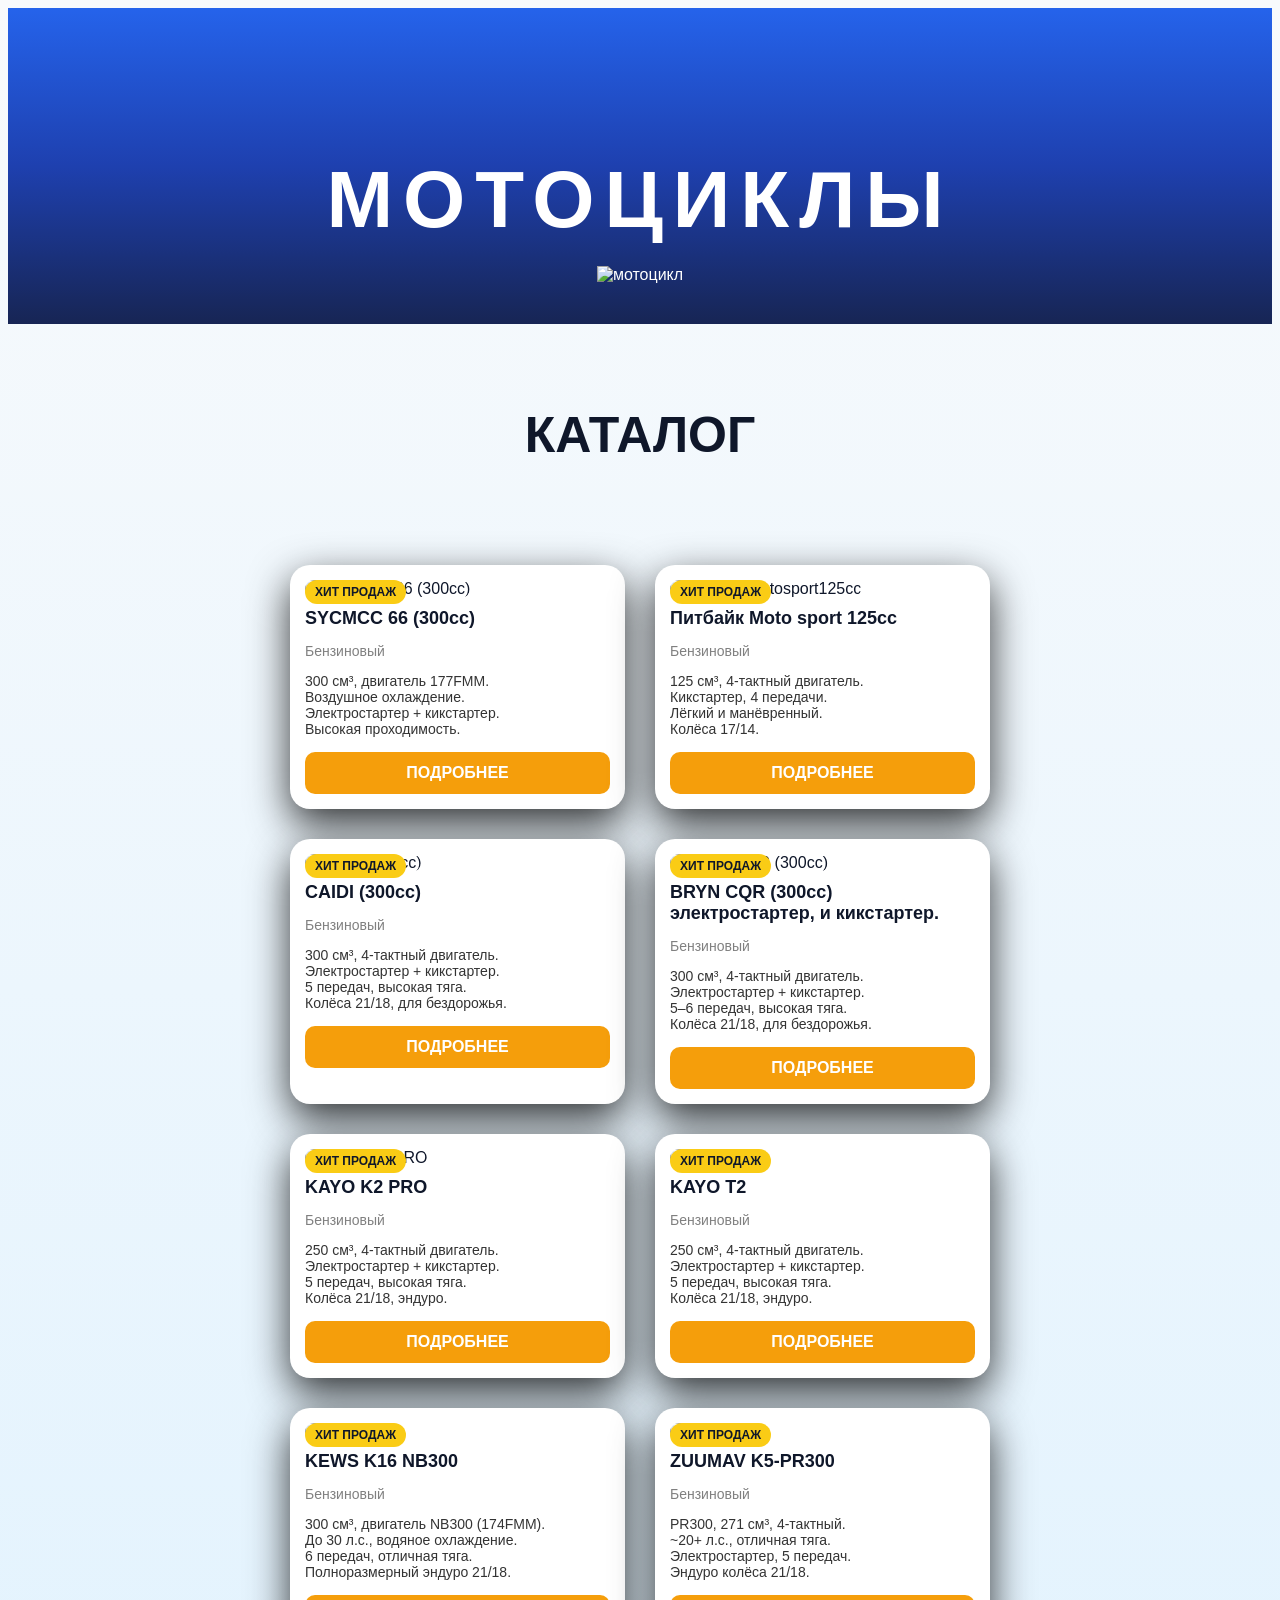
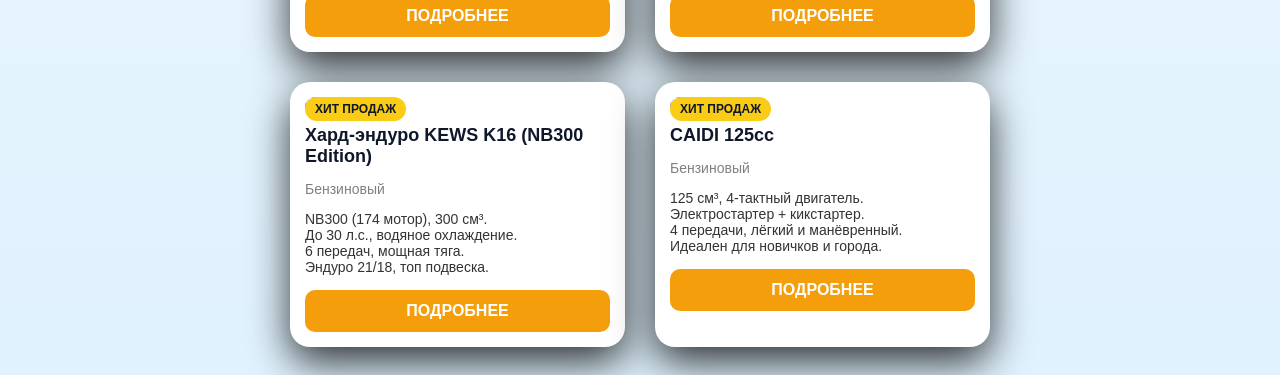
==== catalog.html @ 26cd8732 "Add files via upload" ====
<!DOCTYPE html>
<html lang="ru">

<head>
  <meta charset="UTF-8">
  <meta name="viewport" content="width=device-width, initial-scale=1.0">
  <title>Каталог мотоциклов</title>

  <link rel="stylesheet" href="catalog.css">
</head>

<body>

  <!-- HERO -->
  <section class="catalog-hero">
    <h1>МОТОЦИКЛЫ</h1>
    <img src="/images/moto.png" alt="мотоцикл">
  </section>

  <!-- TITLE -->
  <section class="catalog-title">
    <h2>КАТАЛОГ</h2>
  </section>

  <!-- КАРТОЧКИ -->
  <section class="catalog">

    <div class="catalog-grid">

      <!-- КАРТОЧКА 1-->
      <div class="product-card">
        <div class="badge">ХИТ ПРОДАЖ</div>
        <img src="images/moto/SYCMCC66(300cc).png" alt="SYCMCC 66 (300cc)">

        <h3>SYCMCC 66 (300cc)</h3>
        <p class="type">Бензиновый</p>

        <p class="desc">
          300 см³, двигатель 177FMM.<br>
          Воздушное охлаждение.<br>
          Электростартер + кикстартер.<br>
          Высокая проходимость.
        </p>


        <!--<div class="price">168 000 ₽</div>-->

        <a href="#" class="btn open-modal" data-id="p1"
          data-images="images/moto/SYCMCC66(300cc).png, images/moto/SYCMCC66(300cc)2.png, images/moto/SYCMCC66(300cc)3.png, images/moto/SYCMCC66(300cc)4.png, images/moto/SYCMCC66(300cc)5.png">
          ПОДРОБНЕЕ
        </a>
      </div>



      <!-- КАРТОЧКА 2-->
      <div class="product-card">
        <div class="badge">ХИТ ПРОДАЖ</div>
        <img src="images/moto/ПитбайкMotosport125cc.png" alt="ПитбайкMotosport125cc">

        <h3>Питбайк Moto sport 125cc</h3>
        <p class="type">Бензиновый</p>

        <p class="desc">
          125 см³, 4-тактный двигатель.<br>
          Кикстартер, 4 передачи.<br>
          Лёгкий и манёвренный.<br>
          Колёса 17/14.
        </p>


        <a href="#" class="btn open-modal" data-id="p2" data-images="images/moto/ПитбайкMotosport125cc.png">
          ПОДРОБНЕЕ
        </a>
      </div>

      <!-- КАРТОЧКА 3-->
      <div class="product-card">
        <div class="badge">ХИТ ПРОДАЖ</div>
        <img src="images/moto/CAIDI(300cc).png" alt="CAIDI (300cc)">

        <h3>CAIDI (300cc)</h3>
        <p class="type">Бензиновый</p>

        <p class="desc">
          300 см³, 4-тактный двигатель.<br>
          Электростартер + кикстартер.<br>
          5 передач, высокая тяга.<br>
          Колёса 21/18, для бездорожья.
        </p>


        <a href="#" class="btn open-modal" data-id="p3"
          data-images="images/moto/CAIDI(300cc).png, images/moto/CAIDI(300cc)1.png">ПОДРОБНЕЕ</a>
      </div>



      <!-- КАРТОЧКА 4-->
      <div class="product-card">
        <div class="badge">ХИТ ПРОДАЖ</div>
        <img src="images/moto/BRYNCQR(300cc).jpg" alt="BRYN CQR (300cc)">

        <h3>BRYN CQR (300cc) электростартер, и кикстартер.</h3>
        <p class="type">Бензиновый</p>

        <p class="desc">
          300 см³, 4-тактный двигатель.<br>
          Электростартер + кикстартер.<br>
          5–6 передач, высокая тяга.<br>
          Колёса 21/18, для бездорожья.
        </p>


        <a href="#" class="btn open-modal" data-id="p4"
          data-images="images/moto/BRYNCQR(300cc).jpg, images/moto/BRYNCQR(300cc)1.jpg, images/moto/BRYNCQR(300cc)2.jpg, images/moto/BRYNCQR(300cc)3.jpg>">
          ПОДРОБНЕЕ
        </a>
      </div>


      <!-- КАРТОЧКА 5-->
      <div class="product-card">
        <div class="badge">ХИТ ПРОДАЖ</div>
        <img src="images/moto/KAYOK2PRO.png" alt="KAYO K2 PRO">

        <h3>KAYO K2 PRO</h3>
        <p class="type">Бензиновый</p>

        <p class="desc">
          250 см³, 4-тактный двигатель.<br>
          Электростартер + кикстартер.<br>
          5 передач, высокая тяга.<br>
          Колёса 21/18, эндуро.
        </p>

        <a href="#" class="btn open-modal" data-id="p5" data-images="images/moto/KAYOK2PRO.png">
          ПОДРОБНЕЕ
        </a>
      </div>


      <!-- КАРТОЧКА 6-->
      <div class="product-card">
        <div class="badge">ХИТ ПРОДАЖ</div>
        <img src="images/moto/KAYOT2(1).jpg" alt="KAYO T2">

        <h3>KAYO T2</h3>
        <p class="type">Бензиновый</p>

        <p class="desc">
          250 см³, 4-тактный двигатель.<br>
          Электростартер + кикстартер.<br>
          5 передач, высокая тяга.<br>
          Колёса 21/18, эндуро.
        </p>

        <a href="#" class="btn open-modal" data-id="p6"
          data-images="images/moto/KAYOT2.jpg, images/moto/KAYOT2(1).jpg">
          ПОДРОБНЕЕ
        </a>
      </div>


      <!-- КАРТОЧКА 7-->
      <div class="product-card">
        <div class="badge">ХИТ ПРОДАЖ</div>
        <img src="images/moto/KEWSK16NB300.jpg" alt="KAYO T2">

        <h3>KEWS K16 NB300 </h3>
        <p class="type">Бензиновый</p>

        <p class="desc">
          300 см³, двигатель NB300 (174FMM).<br>
          До 30 л.с., водяное охлаждение.<br>
          6 передач, отличная тяга.<br>
          Полноразмерный эндуро 21/18.
        </p>


        <a href="#" class="btn open-modal" data-id="p7" data-images="images/moto/KEWSK16NB300.jpg">
          ПОДРОБНЕЕ
        </a>
      </div>




      <!-- КАРТОЧКА 8-->
      <div class="product-card">
        <div class="badge">ХИТ ПРОДАЖ</div>
        <img src="images/moto/ZUUMAVK5-PR300.png" alt="KAYO T2">

        <h3>ZUUMAV K5-PR300</h3>
        <p class="type">Бензиновый</p>

        <p class="desc">
          PR300, 271 см³, 4-тактный.<br>
          ~20+ л.с., отличная тяга.<br>
          Электростартер, 5 передач.<br>
          Эндуро колёса 21/18.
        </p>

        <a href="#" class="btn open-modal" data-id="p8" data-images="images/moto/ZUUMAVK5-PR300.png">
          ПОДРОБНЕЕ
        </a>
      </div>


      <!-- КАРТОЧКА 9-->
      <div class="product-card">
        <div class="badge">ХИТ ПРОДАЖ</div>
        <img src="images/moto/Хард-эндуроKEWSK16(NB300Edition)1.png" alt="KAYO T2">

        <h3>Хард-эндуро KEWS K16 (NB300 Edition)</h3>
        <p class="type">Бензиновый</p>

        <p class="desc">
          NB300 (174 мотор), 300 см³.<br>
          До 30 л.с., водяное охлаждение.<br>
          6 передач, мощная тяга.<br>
          Эндуро 21/18, топ подвеска.
        </p>


        <a href="#" class="btn open-modal" data-id="p9"
          data-images="images/moto/Хард-эндуроKEWSK16(NB300Edition)1.png, images/moto/Хард-эндуроKEWSK16(NB300Edition).png">
          ПОДРОБНЕЕ
        </a>
      </div>



      <!-- КАРТОЧКА 10-->
      <div class="product-card">
        <div class="badge">ХИТ ПРОДАЖ</div>
        <img src="images/moto/CAIDI125КУБОВ.jpg" alt="KAYO T2">

        <h3>CAIDI 125cc</h3>
        <p class="type">Бензиновый</p>

        <p class="desc">
          125 см³, 4-тактный двигатель.<br>
          Электростартер + кикстартер.<br>
          4 передачи, лёгкий и манёвренный.<br>
          Идеален для новичков и города.
        </p>

        <a href="#" class="btn open-modal" data-id="p10"
          data-images="images/moto/CAIDI125КУБОВ.jpg, images/moto/CAIDI125КУБОВ 1.jpg">
          ПОДРОБНЕЕ
        </a>
      </div>


    </div>

  </section>





  <div class=" modal" id="productModal">
    <div class="modal-content">


      <span class="close" id="closeModal">&times;</span>

      <div class="slider">
        <div class="slides" id="modalSlides"></div>

        <button class="slide-btn prev">‹</button>
        <button class="slide-btn next">›</button>
      </div>


      <h2 id="modalTitle"></h2>

      <!--<div class="price" id="modalPrice"></div>-->

      <div class="desc" id="modalDesc"></div>

      <div class="modal-actions">
        <a id="tgBtn" target="_blank" class="order-btn tg">Telegram</a>
        <a id="waBtn" target="_blank" class="order-btn wa">WhatsApp</a>
      </div>

    </div>
  </div>



  <div id="product-data" style="display:none">

    <!-- ТОВАР 1 -->
    <div id="p1" data-title="SYCMCC 66 (300cc)"
      data-img="images/moto/SYCMCC66(300cc).png, images/moto1.jpg, images/moto2.jpg, images/moto3.jpg, images/moto4.jpg, images/moto5.jpg">

      <div class="text-product">

        <h2>SYCMCC 66 (300cc)</h2>
        <p><b>Технические характеристики:</b></p>

        <p>1. Двигатель: 177FMM (300cc)<br>
          • Одноцилиндровый, 4-тактный двигатель<br>
          • Воздушное охлаждение (без радиатора — проще и надёжнее)<br>
          • Карбюраторная система питания (лёгкий ремонт в любых условиях)<br>
          • Электрический стартер + кикстартер<br>
          • Надёжный и проверенный мотор (ставится на многие эндуро)<br>

          2. Мощность:<br>
          • ~28–30 л.с.<br>
          • Отличная тяга на низких и средних оборотах<br>

          3. Трансмиссия:<br>
          • Механическая коробка передач<br>
          • 5-ступенчатая<br>
          • Чёткое переключение передач<br>

          4. Максимальная скорость:<br>
          • 120–130 км/ч<br>

          5. Подвеска:<br>
          • Передняя: усиленная телескопическая вилка<br>
          • Задняя: моноамортизатор<br>
          • Хорошо отрабатывает бездорожье, ямы и кочки<br>

          6. Тормозная система:<br>
          • Передние: дисковые гидравлические<br>
          • Задние: дисковые гидравлические<br>
          • Надёжное торможение в любых условиях<br>

          7. Колёса:<br>
          • Переднее: 21”<br>
          • Заднее: 18”<br>
          • Внедорожная резина (грязь, песок, лес)<br>

          8. Размеры и параметры:<br>
          • Высота по седлу: ~930–960 мм<br>
          • Вес: ~120–130 кг<br>
          • Максимальная нагрузка: до 200 кг<br>

          9. Дорожный просвет:<br>
          • ~280 мм (высокий клиренс для бездорожья)<br>

          10. Топливный бак:<br>
          • 10–12 литров<br>

          11. Рама:<br>
          • Усиленная стальная рама<br>
          • Рассчитана на жёсткую эксплуатацию</p>
      </div>
    </div>



    <!-- ТОВАР 2 -->
    <div id="p2" data-title="Питбайк Moto sport 125cc" data-img="images/moto/ПитбайкMotosport125cc.png">

      <div class="text-product">

        <h2>Питбайк Moto sport 125cc</h2>
        <p><b>Технические характеристики:</b></p>

        <p>Двигатель:<br>
          • 125 см³<br>
          • 4-тактный, одноцилиндровый<br>
          • Воздушное охлаждение<br>
          • Карбюратор<br>

          Запуск:<br>
          • Кикстартер (надёжный запуск в любых условиях)<br>

          Мощность:<br>
          • ~8–10 л.с.<br>

          Коробка передач:<br>
          • Механическая<br>
          • 4 передачи<br>

          🛞 Ходовая часть:<br>
          Колёса:<br>
          • Переднее: 17”<br>
          • Заднее: 14”<br>

          Подвеска:<br>
          • Передняя: телескопическая вилка<br>
          • Задняя: моноамортизатор<br>

          Тормоза:<br>
          • Дисковые (перед/зад)<br>

          📏 Параметры:<br>
          • Вес: ~70–80 кг<br>
          • Максимальная скорость: 70–90 км/ч<br>
          • Высота по седлу: ~75–85 см<br>
          • Топливный бак: ~3–4 литра</p>
      </div>
    </div>

    <!-- ТОВАР 3 -->
    <div id="p3" data-title="" data-price="193 685 ₽"
      data-img="images/moto/CAIDI(300cc).png, images/moto/CAIDI(300cc)1.png">

      <div class="text-product">

        <h2>CAIDI (300cc)</h2>
        <p><b>Технические характеристики:</b></p>

        <p>Двигатель:<br>
          • 300 см³<br>
          • 4-тактный, одноцилиндровый<br>
          • Водяное охлаждение<br>
          • Карбюратор / инжектор (зависит от версии)<br>

          Запуск:<br>
          • Электростартер<br>
          • Кикстартер<br>

          Мощность:<br>
          • ~25–30 л.с.<br>

          Коробка передач:<br>
          • Механическая<br>
          • 5–6 передач<br>

          🛞 Ходовая часть:<br>
          Подвеска:<br>
          • Передняя: перевёрнутая (USD) вилка<br>
          • Задняя: моноамортизатор<br>

          Тормоза:<br>
          • Дисковые гидравлические (перед / зад)<br>

          Колёса:<br>
          • Переднее: 21”<br>
          • Заднее: 18”<br>

          📏 Параметры:<br>
          • Максимальная скорость: 120–140 км/ч<br>
          • Вес: ~120–140 кг<br>
          • Высота по седлу: ~900–950 мм<br>
          • Клиренс: высокий (для бездорожья)<br>
          • Бак: ~8–12 л</p>
      </div>
    </div>



    <!-- ТОВАР 4 -->
    <div id="p4" data-title="BRYN CQR (300cc)"
      data-img="images/moto/BRYNCQR(300cc).jpg, images/moto/BRYNCQR(300cc)1.jpg, images/moto/BRYNCQR(300cc)2.jpg, images/moto/BRYNCQR(300cc)3.jpg>">

      <div class="text-product">

        <h2>BRYN CQR (300cc)</h2>
        <p><b>Технические характеристики:</b></p>

        <p>1. Двигатель: 300 см³ (177FMM), одноцилиндровый, 4-тактный, воздушное охлаждение, карбюратор<br>

          2. Запуск: электростартер + кикстартер<br>

          3. Мощность: ~25–28 л.с.<br>

          4. Коробка передач: механическая, 5 передач<br>

          5. Максимальная скорость: ~110–120 км/ч <br>

          6. Подвеска: передняя перевёрнутая (USD) вилка, задняя моноамортизатор<br>

          7. Тормоза: дисковые гидравлические (перед / зад)<br>

          8. Колёса: переднее 21", заднее 18", внедорожная резина<br>

          9. Высота по седлу: ~920–950 мм<br>

          10. Вес: ~120–130 кг<br>

          11. Клиренс: ~280 мм<br>

          12. Топливный бак: 8–10 литров<br>

          13. Рама: усиленная стальная, для жёсткой эксплуатации</p>
      </div>
    </div>


    <!-- ТОВАР 5 -->
    <div id="p5" data-title="KAYO K2 PRO" data-img="images/moto/KAYOK2PRO.png">

      <div class="text-product">

        <h2>KAYO K2 PRO</h2>
        <p><b>Технические характеристики:</b></p>

        <p>
          1. Двигатель: 250 см³, 4-тактный, одноцилиндровый, воздушное охлаждение<br>

          2. Мощность: ~14 кВт (около 19 л.с.)<br>

          3. Запуск: электростартер + кикстартер<br>

          4. Коробка передач: механическая, 5 передач (1-N-2-3-4-5)<br>

          5. Крутящий момент: ~18 Н·м<br>

          6. Подвеска: передняя телескопическая, задняя моноамортизатор<br>

          7. Тормоза: дисковые гидравлические (перед / зад)<br>

          8. Колёса: переднее 21", заднее 18"<br>

          9. Высота по седлу: ~890 мм<br>

          10. Топливный бак: ~6.7 литра<br>

          11. Назначение: эндуро, лес, грунт, бездорожье</p>
      </div>
    </div>


    <!-- ТОВАР 6 -->
    <div id="p6" data-title="KAYO T2" data-img="images/moto/KAYOT2.jpg, images/moto/KAYOT2(1).jpg,">

      <div class="text-product">

        <h2>KAYO T2</h2>
        <p><b>Технические характеристики:</b></p>

        <p>1. Двигатель: 250 см³, 4-тактный, одноцилиндровый, воздушное охлаждение — BR<br>

          2. Мощность: ~17 кВт (около 23 л.с.)<br>

          3. Крутящий момент: ~21.5 Н·м<br>

          4. Запуск: электростартер + кикстартер<br>

          5. Коробка передач: механическая, 5 передач (1-N-2-3-4-5)<br>

          6. Подвеска: передняя телескопическая, задняя моноамортизатор<br>

          7. Тормоза: дисковые гидравлические (перед / зад)<br>

          8. Колёса: переднее 21", заднее 18"<br>

          9. Высота по седлу: ~855 мм<br>

          10. Топливный бак: ~9 литров<br>

          11. Рама: усиленная, для эндуро нагрузок <br>

          12. Назначение: бездорожье, лес, грязь, эндуро</p>
      </div>
    </div>


    <!-- ТОВАР 7 -->
    <div id="p7" data-title="KEWS K16 NB300" data-img="images/moto/KEWSK16NB300.jpg">

      <div class="text-product">

        <h2>KEWS K16 NB300</h2>
        <p><b>Технические характеристики:</b></p>

        <p>

          1. Двигатель: NB300 (174FMM), 300 см³, 4-тактный, одноцилиндровый<br>

          2. Мощность: до 30 л.с.<br>

          3. Охлаждение: водяное (радиаторы) — стабильная работа даже в жаре<br>

          4. Запуск: электростартер + кикстартер<br>

          5. Коробка передач: механическая, 6 передач<br>

          6. Подвеска: передняя перевёрнутая вилка, задний моноамортизатор<br>

          7. Тормоза: дисковые гидравлические (перед / зад)<br>

          8. Колёса: 21" перед / 18" зад — классический эндуро формат<br>

          9. Высота по седлу: ~920–950 мм<br>

          10. Топливный бак: ~10–12 литров<br>

          11. Вес: ~120–130 кг<br>

          12. Назначение: эндуро, лес, грязь, сложные маршруты</p>
      </div>
    </div>




    <!-- ТОВАР 8 -->
    <div id="p8" data-title="ZUUMAV K5-PR300" data-img="images/moto/ZUUMAVK5-PR300.png">

      <div class="text-product">

        <h2>ZUUMAV K5-PR300</h2>
        <p><b>Технические характеристики:</b></p>

        <p>

          1. Двигатель: PR300, 271.3 см³, 4-тактный, одноцилиндровый<br>

          2. Мощность: ~15 кВт (более 20 л.с.)<br>

          3. Крутящий момент: ~21 Н·м при ~6500 об/мин<br>

          4. Охлаждение: воздушное<br>

          5. Карбюратор: NIBBI PE30 — быстрый отклик и стабильная работа<br>

          6. Запуск: электростартер<br>

          7. Коробка передач: механическая, 5 передач<br>

          8. Подвеска: передняя телескопическая, задний моноамортизатор<br>

          9. Тормоза: дисковые гидравлические (перед / зад)<br>

          10. Колёса: 21" перед / 18" зад — классический эндуро формат<br>

          11. Высота по седлу: ~900–930 мм<br>

          12. Вес: ~120–130 кг<br>

          13. Назначение: эндуро, лес, грязь, подъёмы, бездорожье</p>
      </div>
    </div>


    <!-- ТОВАР 9 -->
    <div id="p9" data-title="Хард-эндуро KEWS K16 (NB300 Edition)"
      data-img="images/moto/Хард-эндуроKEWSK16(NB300Edition)1.png, images/moto/Хард-эндуроKEWSK16(NB300Edition).png">

      <div class="text-product">

        <h2>Хард-эндуро KEWS K16 (NB300 Edition)</h2>
        <p><b>Технические характеристики:</b></p>

        <p>1. Двигатель: NB300 (174FMM), Zongshen, 300 см³, 4-тактный<br>

          2. Мощность: до 28–30 л.с.<br>

          3. Охлаждение: водяное (радиаторы) — стабильная работа без перегрева<br>

          4. Запуск: электростартер + кикстартер<br>

          5. Коробка передач: механическая, 6 передач<br>

          6. Подвеска: регулируемая SZC, передняя перевёрнутая вилка, задний моноамортизатор<br>

          7. Тормоза: дисковые гидравлические (перед / зад)<br>

          8. Колёса: 21" перед / 18" зад — внедорожный стандарт<br>

          9. Рама: облегчённая, усиленная (геометрия KTM)<br>

          10. Высота по седлу: ~920–950 мм<br>

          11. Вес: ~120–130 кг<br>

          12. Назначение: хард-эндуро, горы, грязь, сложные трассы</p>
      </div>
    </div>



    <!-- ТОВАР 9 -->
    <div id="p10" data-title="CAIDI 125 КУБОВ"
      data-images="images/moto/CAIDI125КУБОВ.jpg, images/moto/CAIDI125КУБОВ1.jpg">

      <div class="text-product">

        <h2>CAIDI 125cc</h2>
        <p><b>Технические характеристики:</b></p>

        <p>1. Двигатель: 125 см³, 4-тактный, одноцилиндровый<br>

          2. Мощность: ~8–10 л.с. — BR<br>

          3. Охлаждение: воздушное<br>

          4. Запуск: электростартер + кикстартер<br>

          5. Коробка передач: механическая, 4 передачи<br>

          6. Подвеска: передняя телескопическая вилка, задний моноамортизатор<br>

          7. Тормоза: дисковые (перед / зад)<br>

          8. Колёса: ~17"/14" или 19"/16" (в зависимости от версии)<br>

          9. Высота по седлу: ~850–880 мм<br>

          10. Вес: ~90–110 кг<br>

          11. Топливный бак: ~5–7 литров<br>

          12. Назначение: город, лёгкое бездорожье, обучение</p>
      </div>
    </div>


  </div>



  

  <script src="catalog.js"></script>
</body>

</html>
---- catalog.css ----
html {
  scroll-behavior: smooth;
} 

body {

  background: linear-gradient(180deg, #f8fafc, #e0f2fe);
  color: #0f172a;
  font-family: "Oswald", sans-serif;
}


/* HERO */
.catalog-hero {
  position: relative;
    background: linear-gradient(
    180deg,
    #2563eb 0%,   /* ярко-синий сверху */
    #1e40af 50%,  /* глубже */
    #172554 100%  
    );
  text-align: center;
  padding: 80px 20px 40px;
  color: white;
}

.catalog-hero h1 {
  font-size: 80px;
  letter-spacing: 10px;
  margin-bottom: 20px;
}

.catalog-hero img {
  width: 100%;
  max-width: 700px;
}

/* TITLE */
.catalog-title {
  text-align: center;
  padding: 40px 20px;
}

.catalog-title h2 {
  font-size: 50px;
  font-weight: 900;
}

/* GRID */
.catalog {
  padding: 20px;
}

.catalog-grid {
  display: grid;
  grid-template-columns: repeat(2, 1fr);
  gap: 30px;
  max-width: 700px;
  margin: auto;
}

/* CARD */
.product-card {
  background: white;
  border-radius: 20px;
  padding: 15px;
  position: relative;

  box-shadow: 0 15px 40px rgba(0,0,0,0.8);
  transition: 0.3s;
}

.product-card:hover {
  transform: translateY(-10px);
}

/* BADGE */
.badge {
  position: absolute;
  top: 15px;
  left: 15px;
  background: #facc15;
  padding: 5px 10px;
  border-radius: 20px;
  font-size: 12px;
  font-weight: bold;
}

/* IMAGE */
.product-card img {
  width: 100%;
  height: 300px;
  object-fit: cover;
  border-radius: 15px;
}

/* TEXT */
.product-card h3 {
  margin: 10px 0 5px;
  font-size: 18px;
  font-weight: 900;
}

.type {
  color: gray;
  font-size: 14px;
}

.desc {
  font-size: 14px;
  color: #555;
}

/* PRICE */
.price {
  margin-top: 10px;
  font-size: 20px;
  font-weight: 800;
  color: #f59e0b;
}

/* BUTTON */
.btn {
  display: block;
  text-align: center;
  margin-top: 15px;
  padding: 12px;
  border-radius: 10px;
  background: #f59e0b;
  color: white;
  text-decoration: none;
  font-weight: bold;
  transition: 0.3s;
}

.btn:hover {
  background: #d97706;
}








/* ФОН (затемнение) */
.modal {
  position: fixed;
  top: 0;
  left: 0;
  width: 100%;
  height: 100%;

  background: rgba(0,0,0,0.7);

  display: flex;
  justify-content: center;
  align-items: center;

  opacity: 0;
  visibility: hidden;
  transition: 0.3s;
  z-index: 999;
}

.modal.active {
  opacity: 1;
  visibility: visible;
}

/* ОКНО */
.modal-content {
  background: white;
  width: 90%;
  max-width: 500px;
  border-radius: 20px;
  padding: 20px;

  position: relative;
  overflow: visible;
  animation: scaleIn 0.3s ease;
}



/* АНИМАЦИЯ */
@keyframes scaleIn {
  from { transform: scale(0.8); opacity: 0; }
  to { transform: scale(1); opacity: 1; }
}

/* КРЕСТИК */
.close {
  position: absolute;
  top: 15px;
  right: 15px;

  width: 35px;
  height: 35px;

  background: rgba(0,0,0,0.6);
  color: white;
  border-radius: 50%;
  display: flex;
  justify-content: center;
  align-items: center;

  font-size: 28px;
  cursor: pointer;
  z-index: 100;
}

/* ФОТО */
.modal-img {
  width: 100%;
  border-radius: 15px;
  margin-bottom: 10px;
}

/* ТЕКСТ */
.modal-content h2 {
  margin: 10px 0;
}

.type {
  color: gray;
}

.price {
  color: #f59e0b;
  font-size: 22px;
  font-weight: bold;
  margin: 10px 0;
}

.desc {
  font-size: 14px;
  color: #333;
}

/* КНОПКА */
.order-btn {
  display: block;
  text-align: center;
  margin-top: 20px;
  padding: 15px;
  background: #dc2626;
  color: white;
  border-radius: 10px;
  text-decoration: none;
  font-weight: bold;
}



.modal {
  display: none;
  position: fixed;
  inset: 0;
  z-index: 9999;
  background: rgba(0,0,0,0.6);
  backdrop-filter: blur(10px);

  opacity: 0;
  pointer-events: none;
  transition: 0.4s;
  overflow-y: auto;   /* 🔥 даёт прокрутку */
  padding: 30px 15px; /* чтобы сверху/снизу был воздух */
}

.modal.active {
  opacity: 1;
  pointer-events: all;
  display: flex;
  justify-content: center;
  align-items: flex-start;
}

/* iPhone анимация */
.modal-content {
  width: 100%;
  max-width: 450px;

  background: white;
  border-radius: 28px;

  padding: 20px;
  text-align: center;
  position: relative;

  transform: scale(0.8) translateY(50px);
  opacity: 0;
  transition: 0.4s;
  max-height: none;   /* чтобы не обрезало */
  overflow: visible;  /* чтобы текст не прятался */
}

.modal.active .modal-content {
  transform: scale(1) translateY(0);
  opacity: 1;
}

/* крестик */
.close {
  position: absolute;
  right: 20px;
  top: 10px;
  font-size: 28px;
  cursor: pointer;
}

/* 📱 СЛАЙДЕР */
.slider {
  overflow: hidden;
  border-radius: 20px;
  margin-bottom: 15px;
}

.slides {
  display: flex;
  transition: 0.4s;
}

.slides img {
  width: 100%;
  flex-shrink: 0;
  border-radius: 15px;
}

/* кнопки */
.modal-actions {
  display: flex;
  gap: 10px;
  margin-top: 15px;
}

.order-btn {
  flex: 1;
  padding: 12px;
  border-radius: 12px;
  text-decoration: none;
  color: white;
  font-weight: bold;
}

.tg {
  background: #229ED9;
}

.wa {
  background: #25D366;
}


.modal .desc {
  text-align: left;
  font-size: 14px;
}




.slide-btn {
  position: absolute;
  top: 40%;
  width: 40px;
  height: 40px;
  border-radius: 50%;
  border: none;
  background: rgba(0,0,0,0.5);
  color: white;
  cursor: pointer;
  z-index: 5;
}

.prev { left: 10px; }
.next { right: 10px; }






@media (max-width: 800px) {
 .catalog-hero h1 {
  font-size: 45px;
}
} 


@media (max-width: 700px) {
      .catalog-grid {
    display: grid;
    grid-template-columns: repeat(2, 1fr);
    gap: 20px;
    margin: auto;
      }
.product-card img {
  width: 100%;
  height: 280px;
  object-fit: cover;
  border-radius: 15px;
}

.catalog-hero h1 {
  font-size: 50px;
}

}


@media (max-width: 650px) {
  .catalog-hero {
    padding: 60px 5px 20px;
  }
  .catalog-hero h1 {
  font-size: 45px;
}
.catalog-title {
  padding: 0;
}

  .catalog-title h2 {
  font-size: 40px;
  padding: 0px;

}

      .catalog-grid {
    display: grid;
    grid-template-columns: repeat(2, 1fr);
    gap: 10px;
    margin: auto;
      }

      .product-card img {
  width: 100%;
  height: 200px;
  object-fit: cover;
  border-radius: 15px;
}

}



@media (max-width: 500px) {

  .catalog-hero h1 {
  font-size: 38px;
  
}
  .catalog-title h2 {
  font-size: 38px;
  padding: 30px 10px;
}
      .catalog-grid {
    display: grid;
    grid-template-columns: repeat(2, 1fr);
    gap: 10px;
    margin: auto;
      }

.catalog {
  padding: 5px;
}
.product-card {
  padding: 7px;
}
      .product-card img {
  width: 100%;
  height: 150px;
  object-fit: cover;
  border-radius: 15px;
}

}

@media (max-width: 434px) {

 .catalog-hero h1 {
  font-size: 30px;
 }
}
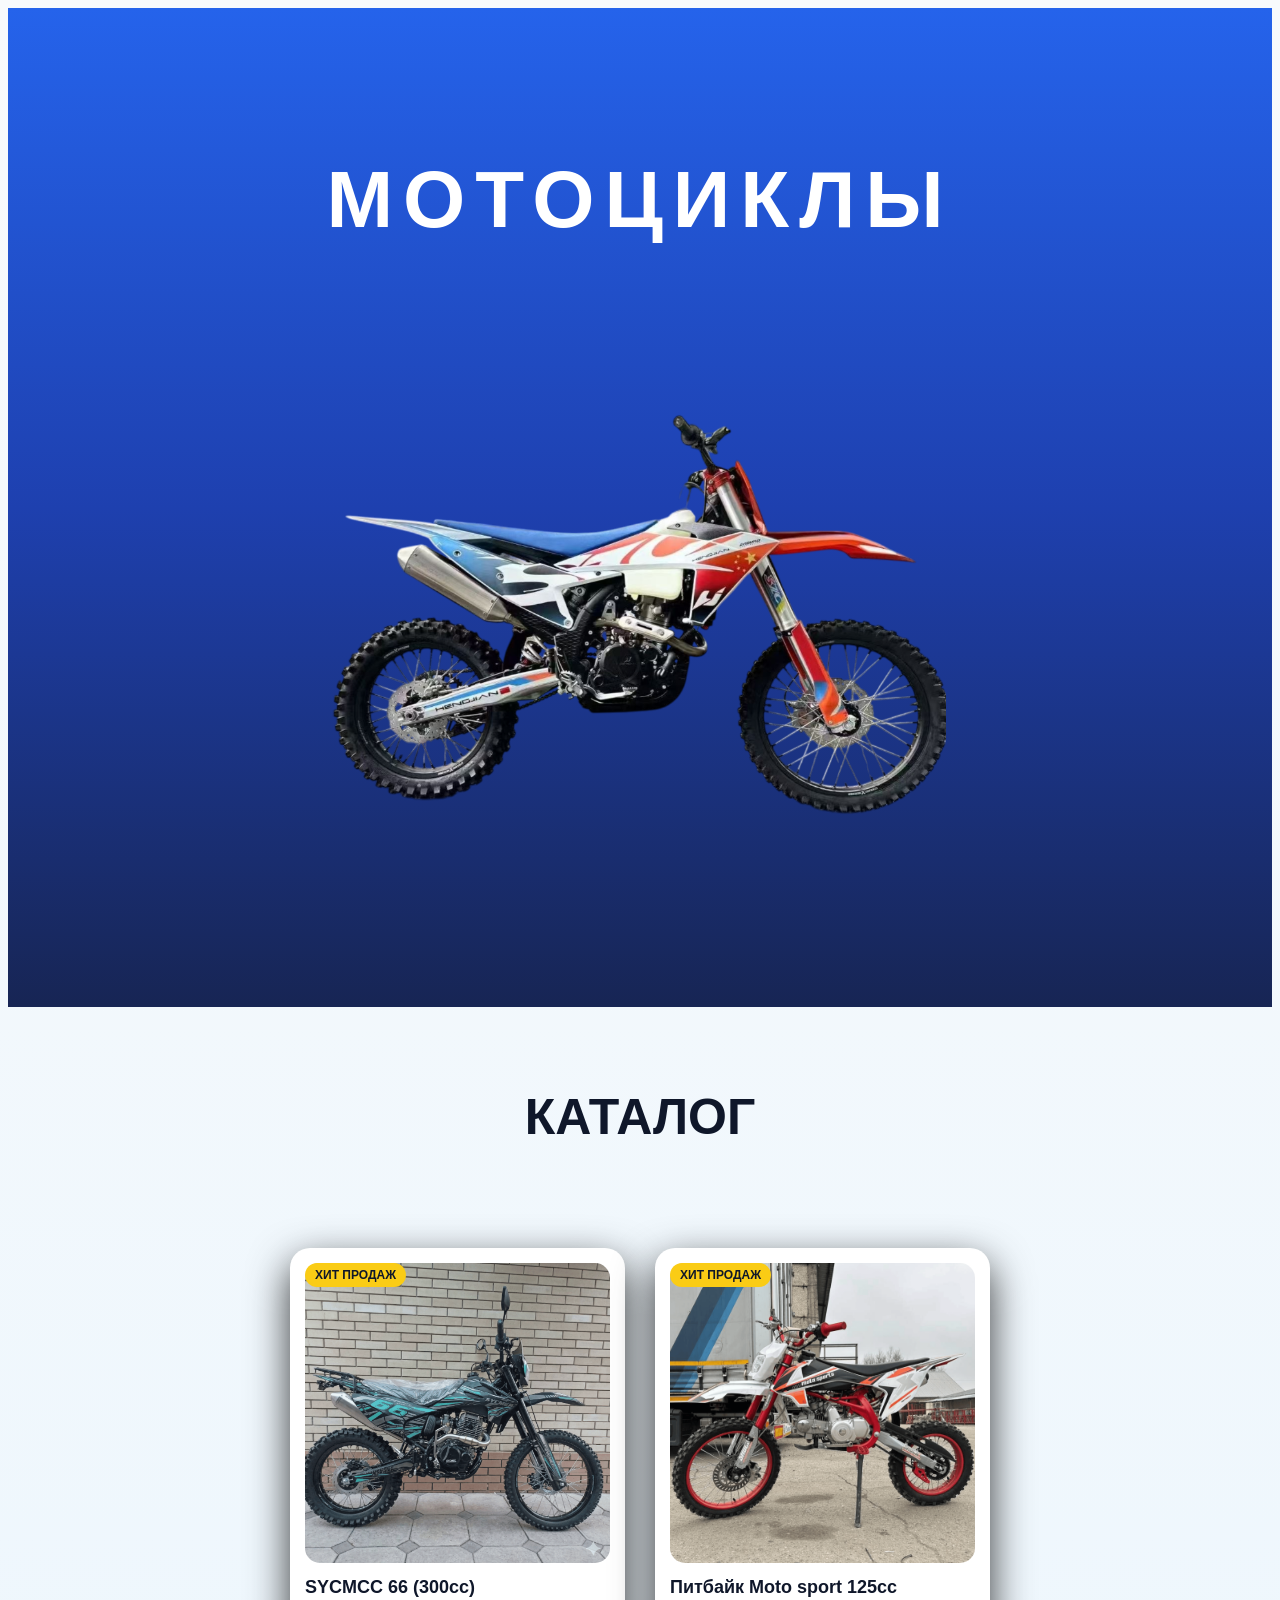
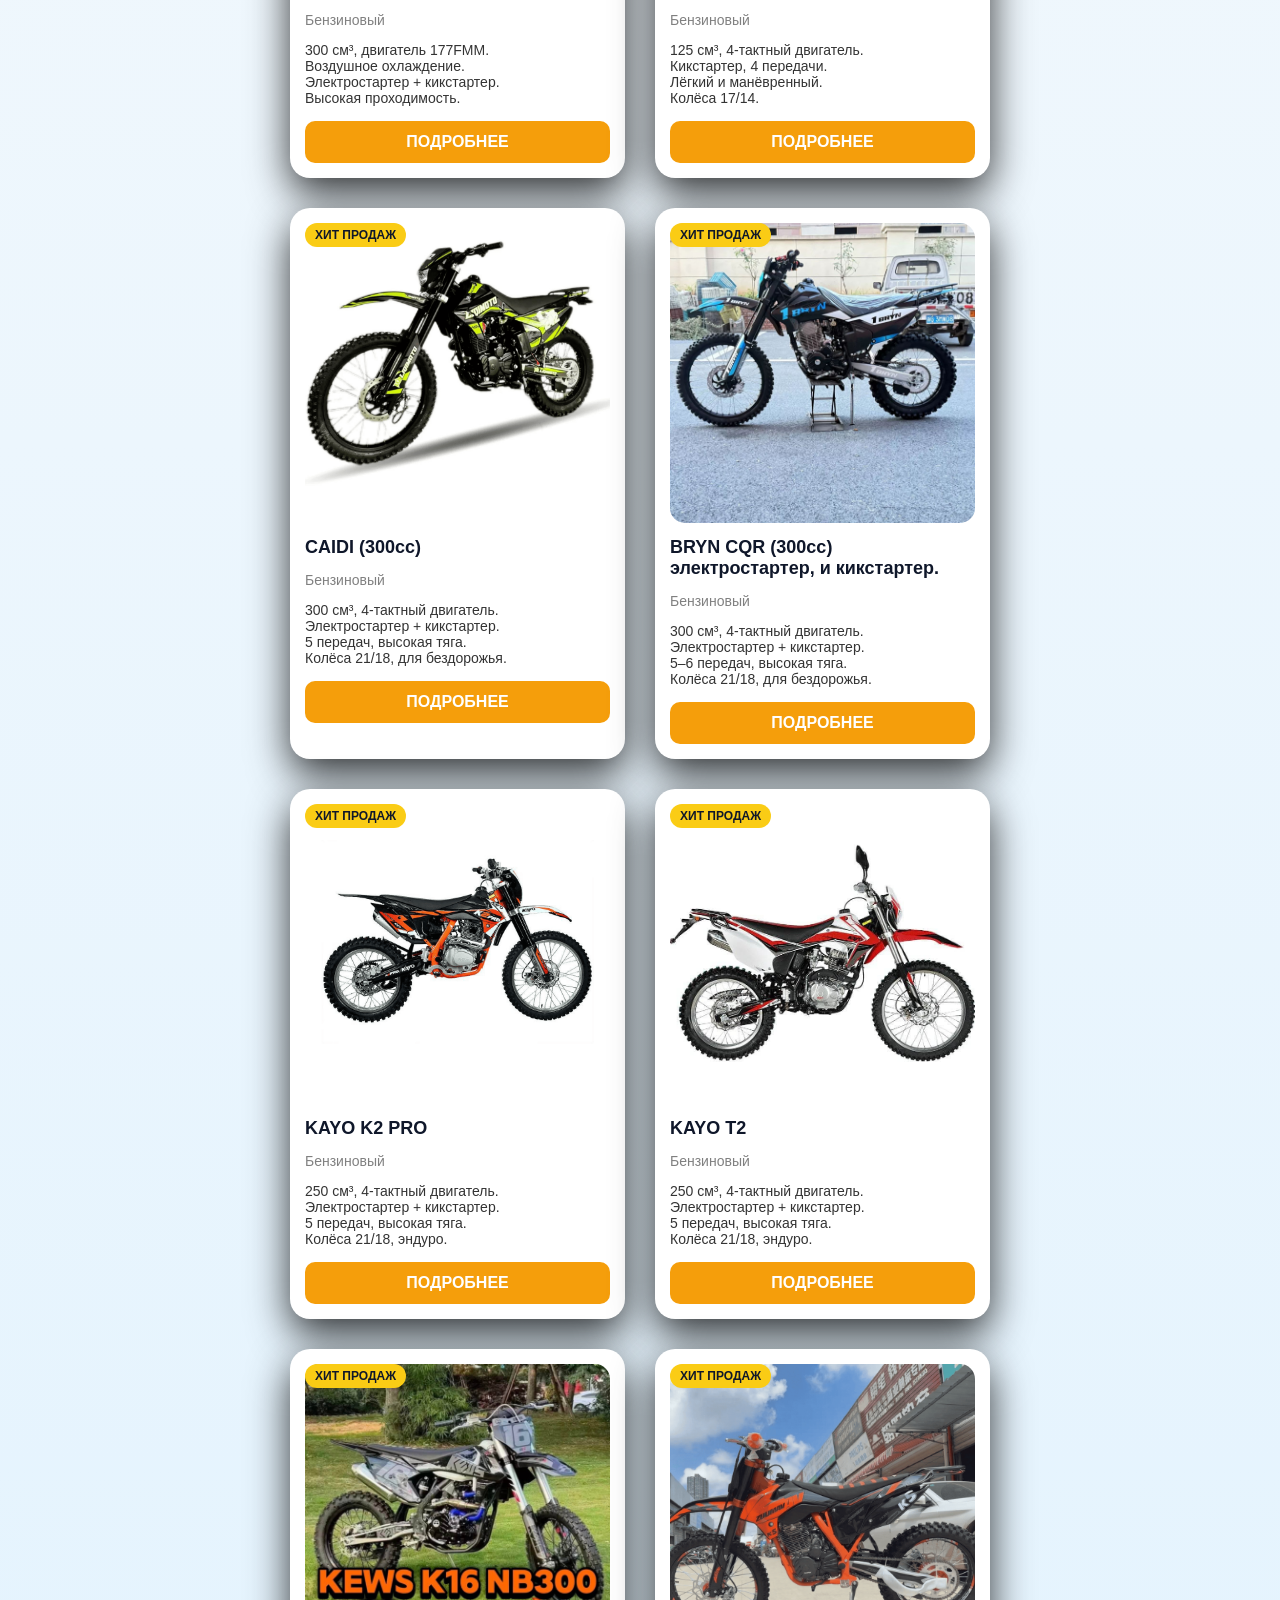
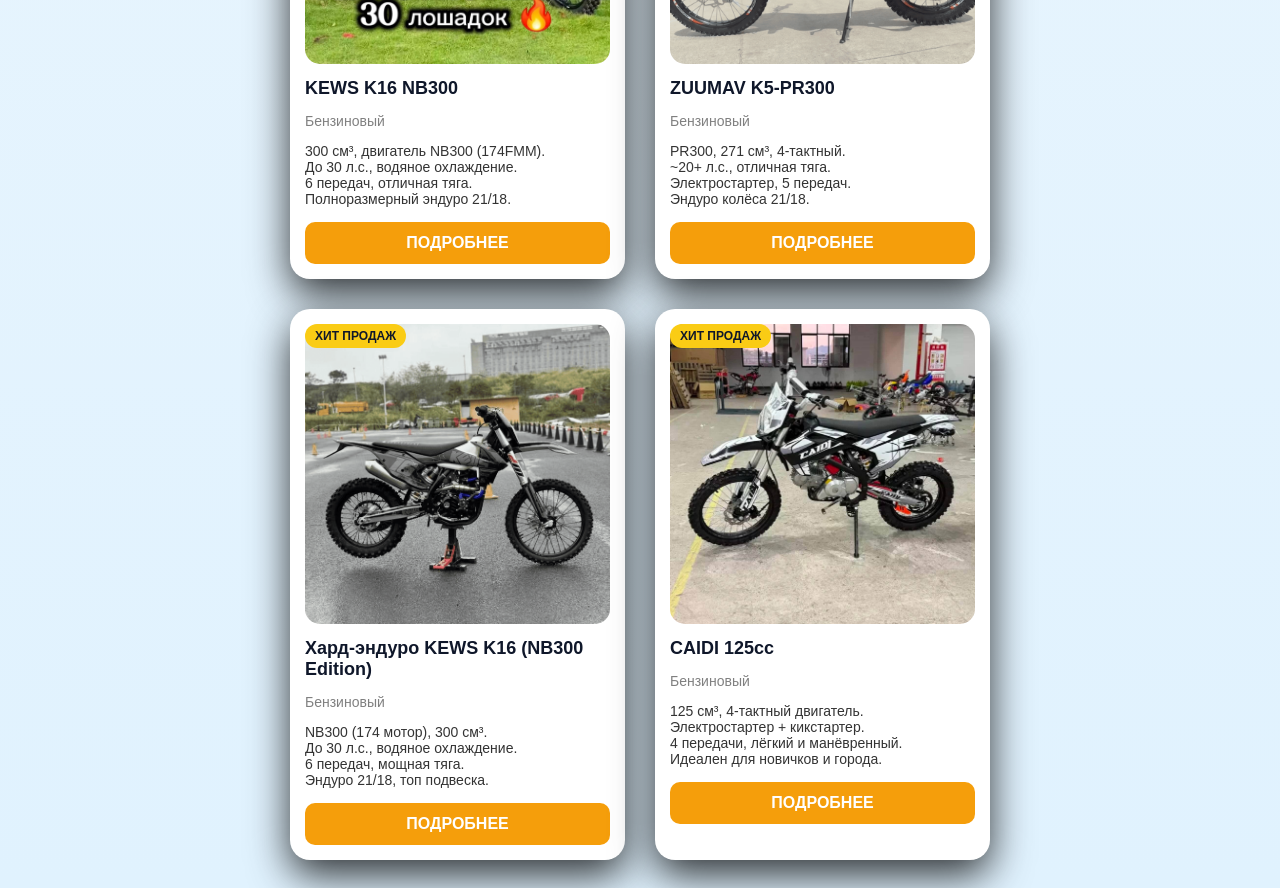
==== commit 6589abc6: "Update catalog.html" ====
--- a/catalog.html
+++ b/catalog.html
@@ -56,7 +56,7 @@
       <!-- КАРТОЧКА 2-->
       <div class="product-card">
         <div class="badge">ХИТ ПРОДАЖ</div>
-        <img src="images/moto/ПитбайкMotosport125cc.png" alt="ПитбайкMotosport125cc">
+        <img src="images/moto/Motosport-125-cc.png" alt="ПитбайкMotosport125cc">
 
         <h3>Питбайк Moto sport 125cc</h3>
         <p class="type">Бензиновый</p>
@@ -69,7 +69,7 @@
         </p>
 
 
-        <a href="#" class="btn open-modal" data-id="p2" data-images="images/moto/ПитбайкMotosport125cc.png">
+        <a href="#" class="btn open-modal" data-id="p2" data-images="images/moto/Motosport-125-cc.png">
           ПОДРОБНЕЕ
         </a>
       </div>
@@ -165,9 +165,9 @@
       <!-- КАРТОЧКА 7-->
       <div class="product-card">
         <div class="badge">ХИТ ПРОДАЖ</div>
-        <img src="images/moto/KEWSK16NB300.jpg" alt="KAYO T2">
-
-        <h3>KEWS K16 NB300 </h3>
+        <img src="images/moto/KEWSK16NB300.jpg" alt="KEWS K16 NB300 ">
+
+        <h3>KEWS K16 NB300</h3>
         <p class="type">Бензиновый</p>
 
         <p class="desc">
@@ -189,7 +189,7 @@
       <!-- КАРТОЧКА 8-->
       <div class="product-card">
         <div class="badge">ХИТ ПРОДАЖ</div>
-        <img src="images/moto/ZUUMAVK5-PR300.png" alt="KAYO T2">
+        <img src="images/moto/ZUUMAVK5-PR300.png" alt="ZUUMAV K5-PR300">
 
         <h3>ZUUMAV K5-PR300</h3>
         <p class="type">Бензиновый</p>
@@ -210,7 +210,7 @@
       <!-- КАРТОЧКА 9-->
       <div class="product-card">
         <div class="badge">ХИТ ПРОДАЖ</div>
-        <img src="images/moto/Хард-эндуроKEWSK16(NB300Edition)1.png" alt="KAYO T2">
+        <img src="images/moto/KEWSK16(NB300Edition)-1.png" alt="Хард-эндуро KEWS K16 (NB300 Edition)">
 
         <h3>Хард-эндуро KEWS K16 (NB300 Edition)</h3>
         <p class="type">Бензиновый</p>
@@ -224,7 +224,7 @@
 
 
         <a href="#" class="btn open-modal" data-id="p9"
-          data-images="images/moto/Хард-эндуроKEWSK16(NB300Edition)1.png, images/moto/Хард-эндуроKEWSK16(NB300Edition).png">
+          data-images="images/moto/KEWSK16(NB300Edition)-1.png, images/moto/KEWSK16(NB300Edition)-2.png">
           ПОДРОБНЕЕ
         </a>
       </div>
@@ -234,7 +234,7 @@
       <!-- КАРТОЧКА 10-->
       <div class="product-card">
         <div class="badge">ХИТ ПРОДАЖ</div>
-        <img src="images/moto/CAIDI125КУБОВ.jpg" alt="KAYO T2">
+        <img src="images/moto/CAIDI125КУБОВ.jpg" alt="CAIDI 125cc">
 
         <h3>CAIDI 125cc</h3>
         <p class="type">Бензиновый</p>
@@ -247,7 +247,7 @@
         </p>
 
         <a href="#" class="btn open-modal" data-id="p10"
-          data-images="images/moto/CAIDI125КУБОВ.jpg, images/moto/CAIDI125КУБОВ 1.jpg">
+          data-images="images/moto/CAIDI125КУБОВ.jpg, images/moto/CAIDI125КУБОВ1.jpg">
           ПОДРОБНЕЕ
         </a>
       </div>
@@ -356,7 +356,7 @@
 
 
     <!-- ТОВАР 2 -->
-    <div id="p2" data-title="Питбайк Moto sport 125cc" data-img="images/moto/ПитбайкMotosport125cc.png">
+    <div id="p2" data-title="Питбайк Moto sport 125cc" data-img="images/moto/ПитбайкMotosport125cc.png">
 
       <div class="text-product">
 
@@ -400,7 +400,7 @@
     </div>
 
     <!-- ТОВАР 3 -->
-    <div id="p3" data-title="" data-price="193 685 ₽"
+    <div id="p3" data-title="CAIDI (300cc)"
       data-img="images/moto/CAIDI(300cc).png, images/moto/CAIDI(300cc)1.png">
 
       <div class="text-product">
@@ -715,4 +715,4 @@
   <script src="catalog.js"></script>
 </body>
 
-</html>+</html>
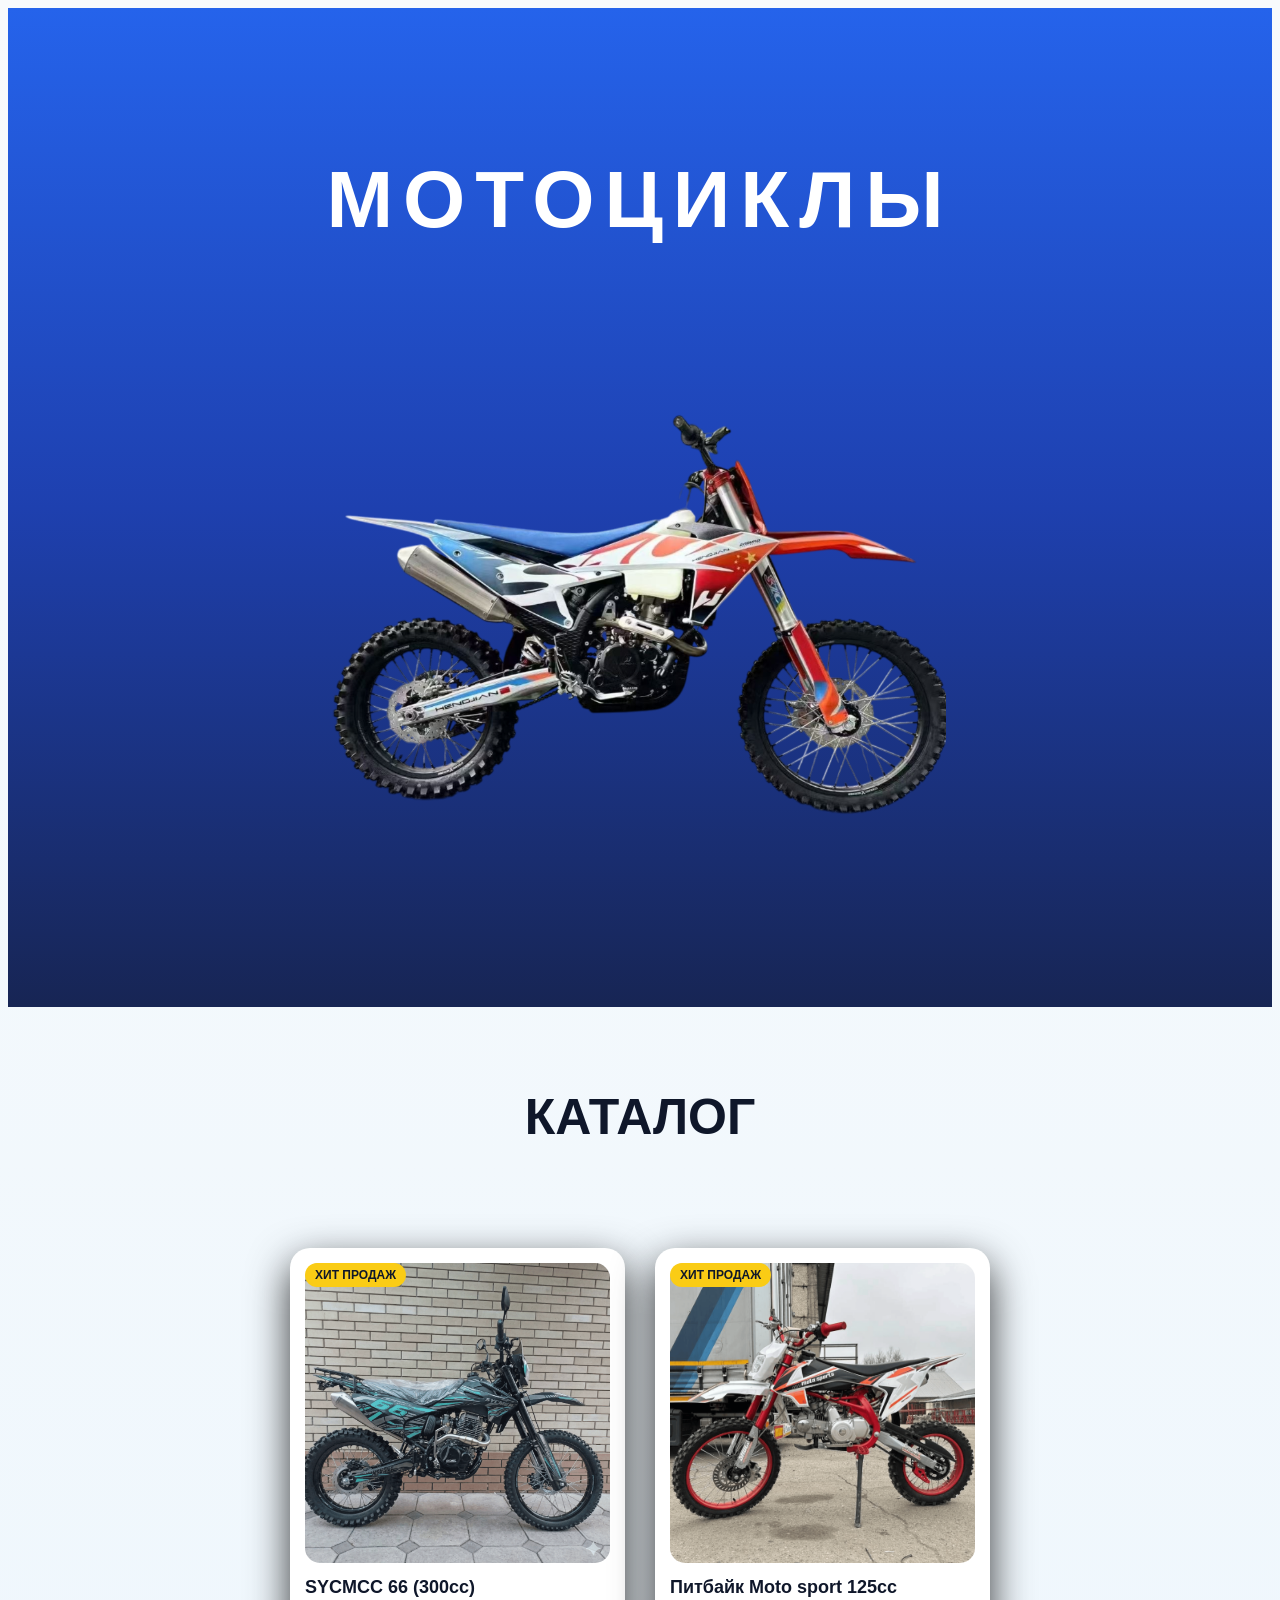
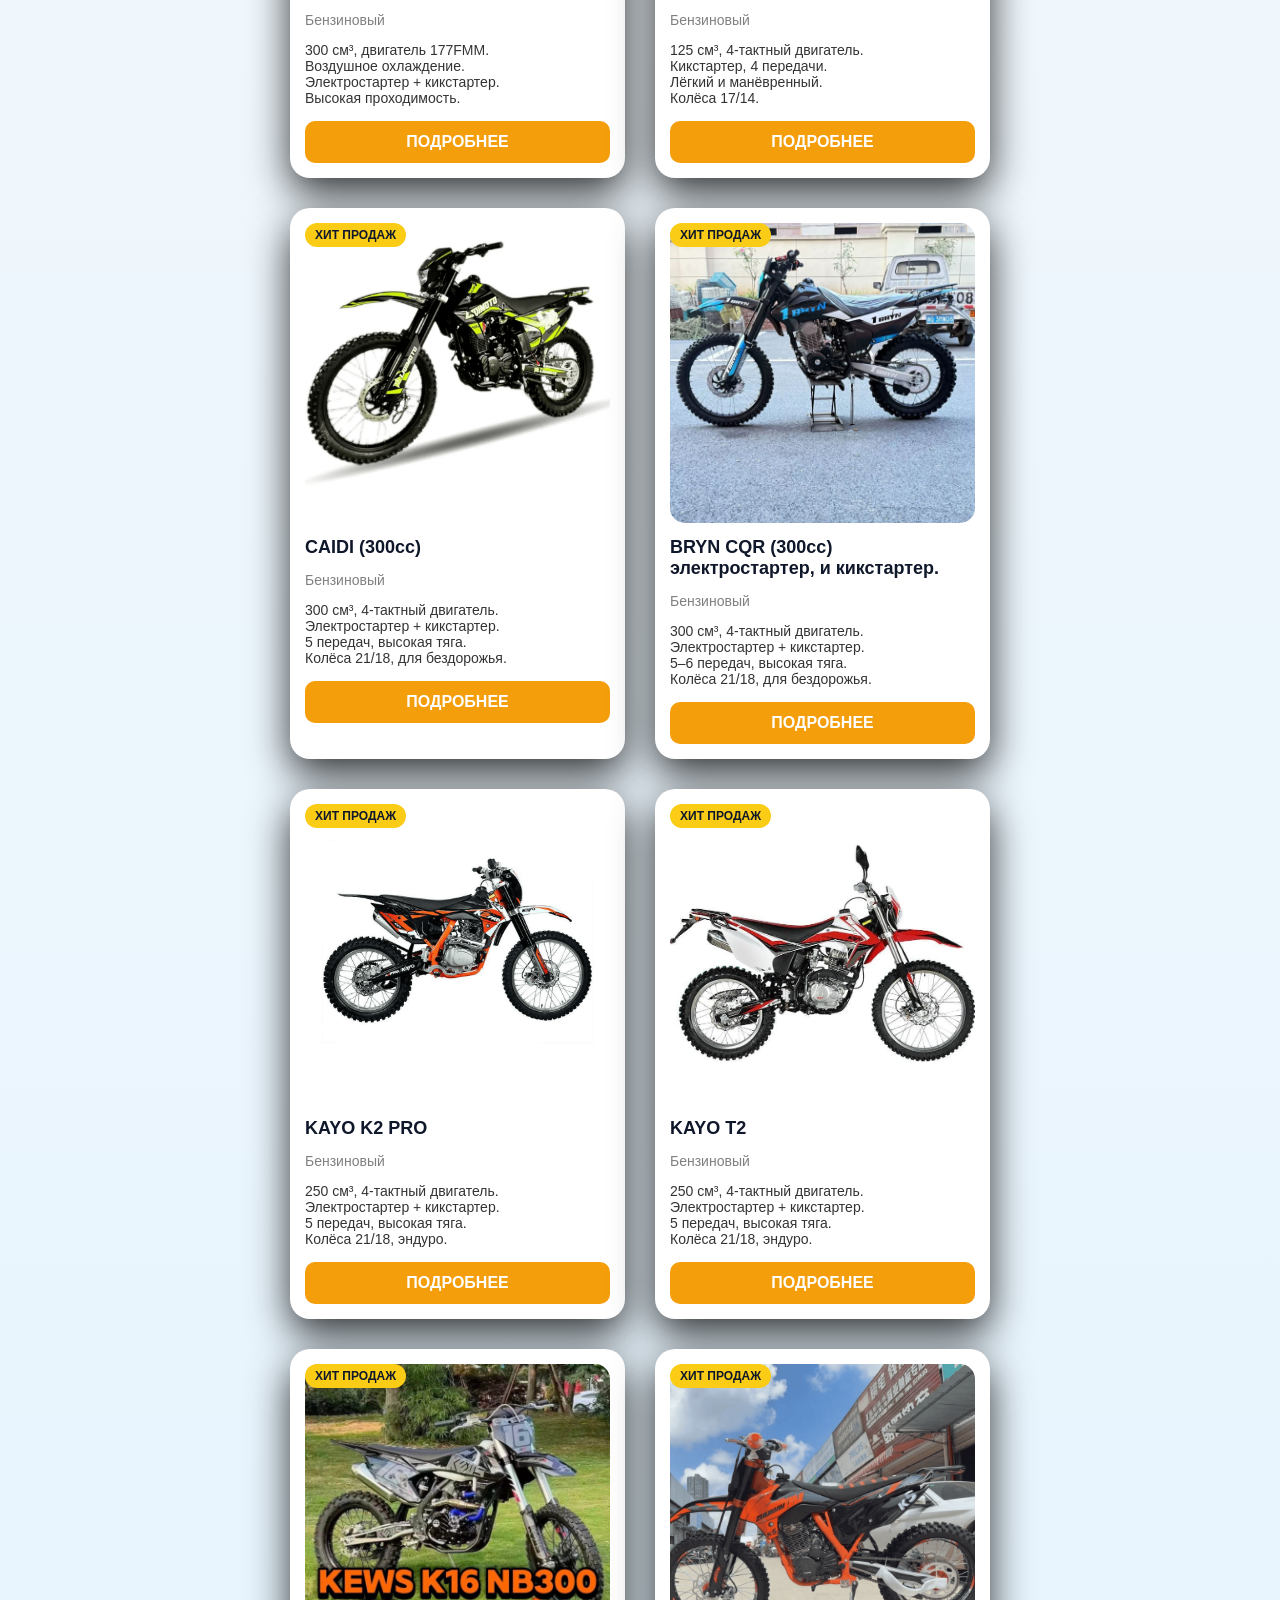
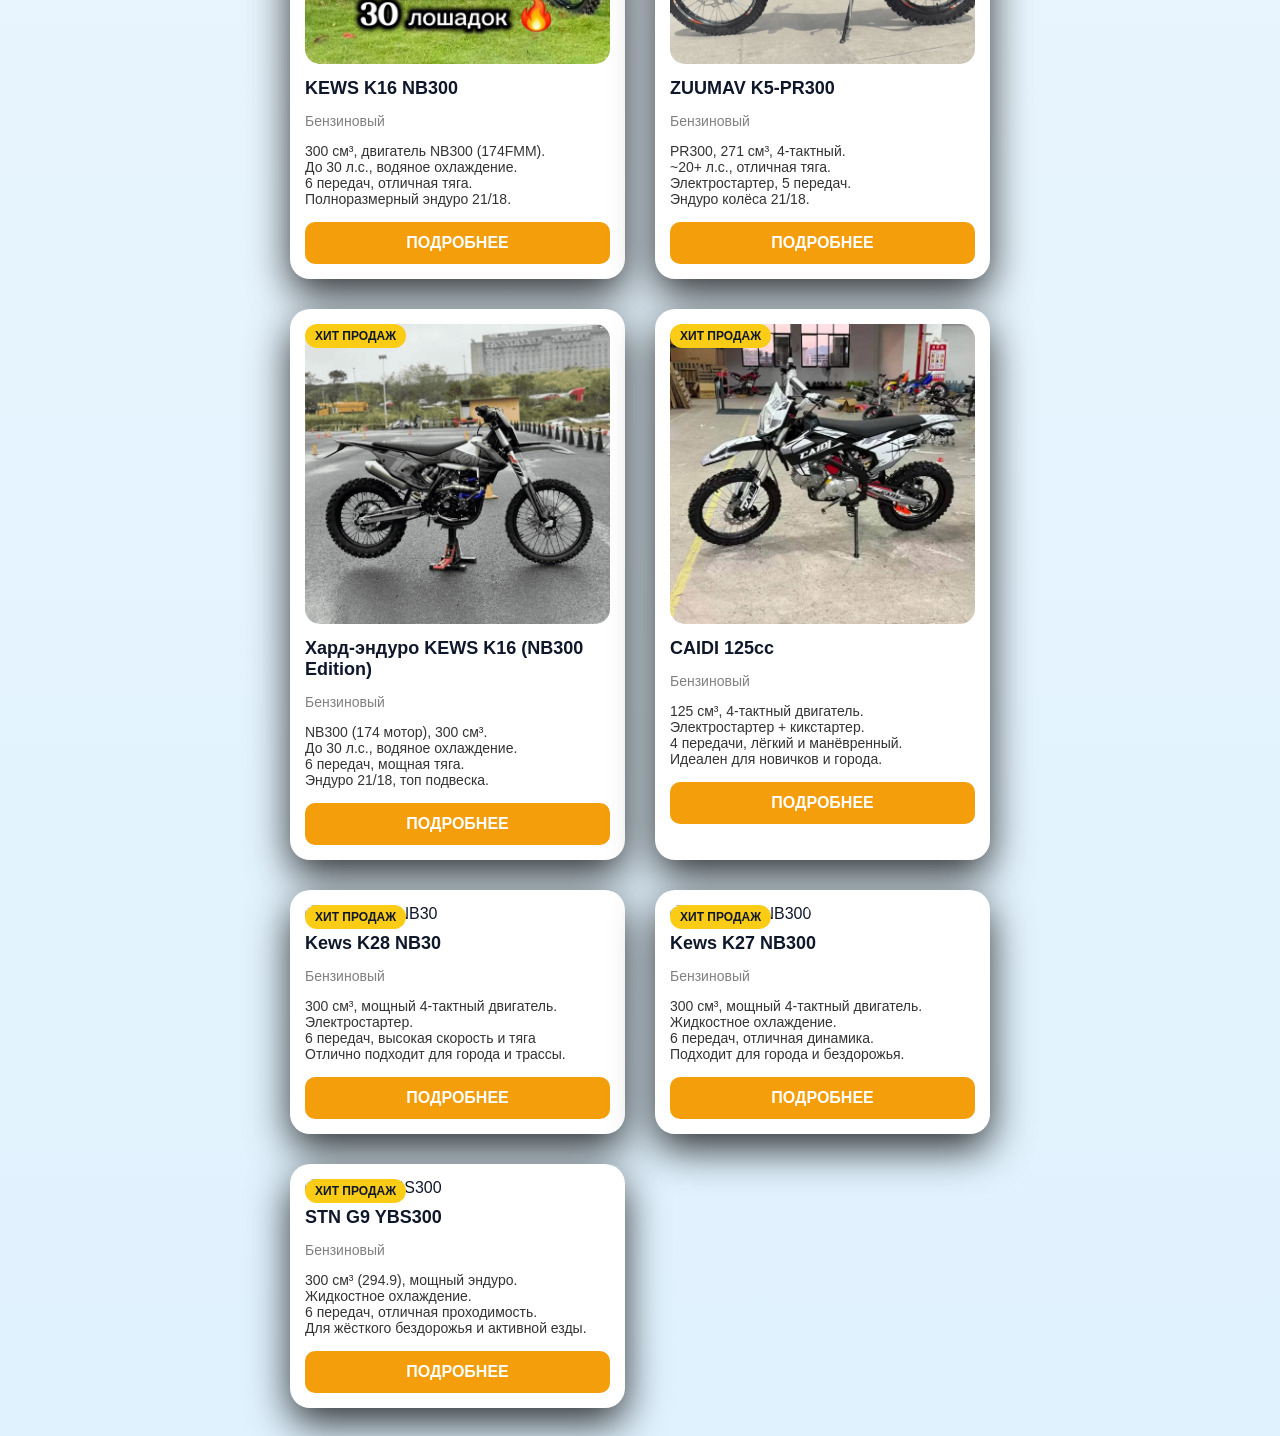
==== commit 26b333b3: "Update catalog.html" ====
--- a/catalog.html
+++ b/catalog.html
@@ -228,9 +228,6 @@
           ПОДРОБНЕЕ
         </a>
       </div>
-
-
-
       <!-- КАРТОЧКА 10-->
       <div class="product-card">
         <div class="badge">ХИТ ПРОДАЖ</div>
@@ -251,7 +248,71 @@
           ПОДРОБНЕЕ
         </a>
       </div>
-
+            <!-- КАРТОЧКА 11-->
+      <div class="product-card">
+        <div class="badge">ХИТ ПРОДАЖ</div>
+        <img src="images/moto/Kews-k28-nb300-3.jpg" alt="Kews K28 NB30">
+
+        <h3>Kews K28 NB30</h3>
+        <p class="type">Бензиновый</p>
+
+        <p class="desc">
+          300 см³, мощный 4-тактный двигатель.<br>
+          Электростартер.<br>
+          6 передач, высокая скорость и тяга<br>
+          Отлично подходит для города и трассы.
+        </p>
+
+
+        <a href="#" class="btn open-modal" data-id="p11"
+          data-images="images/moto/Kews-k28-nb300-3.jpg, images/moto/Kews-k28-nb300-4.jpg, images/moto/Kews-k28-nb300-5.jpg, images/moto/Kews-k28-nb300-1.jpg, images/moto/Kews-k28-nb300-2.jpg">
+          ПОДРОБНЕЕ
+        </a>
+      </div>
+
+         <!-- КАРТОЧКА 12-->
+      <div class="product-card">
+        <div class="badge">ХИТ ПРОДАЖ</div>
+        <img src="images/moto/Kews-k27-nb300.jpg" alt="Kews K27 NB300">
+
+        <h3>Kews K27 NB300</h3>
+        <p class="type">Бензиновый</p>
+
+        <p class="desc">
+          300 см³, мощный 4-тактный двигатель.<br>
+          Жидкостное охлаждение.<br>
+          6 передач, отличная динамика.<br>
+          Подходит для города и бездорожья.
+        </p>
+
+
+        <a href="#" class="btn open-modal" data-id="p12"
+          data-images="images/moto/Kews-k27-nb300.jpg">
+          ПОДРОБНЕЕ
+        </a>
+      </div>
+
+      <!-- КАРТОЧКА 13-->
+      <div class="product-card">
+        <div class="badge">ХИТ ПРОДАЖ</div>
+        <img src="images/moto/STN-G9-YBS300.jpg" alt="STN G9 YBS300">
+
+        <h3>STN G9 YBS300</h3>
+        <p class="type">Бензиновый</p>
+
+        <p class="desc">
+          300 см³ (294.9), мощный эндуро.<br>
+          Жидкостное охлаждение.<br>
+          6 передач, отличная проходимость.<br>
+          Для жёсткого бездорожья и активной езды.
+        </p>
+
+
+        <a href="#" class="btn open-modal" data-id="p13"
+          data-images="images/moto/STN-G9-YBS300.jpg">
+          ПОДРОБНЕЕ
+        </a>
+      </div>
 
     </div>
 
@@ -298,8 +359,6 @@
       data-img="images/moto/SYCMCC66(300cc).png, images/moto1.jpg, images/moto2.jpg, images/moto3.jpg, images/moto4.jpg, images/moto5.jpg">
 
       <div class="text-product">
-
-        <h2>SYCMCC 66 (300cc)</h2>
         <p><b>Технические характеристики:</b></p>
 
         <p>1. Двигатель: 177FMM (300cc)<br>
@@ -359,8 +418,6 @@
     <div id="p2" data-title="Питбайк Moto sport 125cc" data-img="images/moto/ПитбайкMotosport125cc.png">
 
       <div class="text-product">
-
-        <h2>Питбайк Moto sport 125cc</h2>
         <p><b>Технические характеристики:</b></p>
 
         <p>Двигатель:<br>
@@ -404,8 +461,6 @@
       data-img="images/moto/CAIDI(300cc).png, images/moto/CAIDI(300cc)1.png">
 
       <div class="text-product">
-
-        <h2>CAIDI (300cc)</h2>
         <p><b>Технические характеристики:</b></p>
 
         <p>Двигатель:<br>
@@ -453,8 +508,6 @@
       data-img="images/moto/BRYNCQR(300cc).jpg, images/moto/BRYNCQR(300cc)1.jpg, images/moto/BRYNCQR(300cc)2.jpg, images/moto/BRYNCQR(300cc)3.jpg>">
 
       <div class="text-product">
-
-        <h2>BRYN CQR (300cc)</h2>
         <p><b>Технические характеристики:</b></p>
 
         <p>1. Двигатель: 300 см³ (177FMM), одноцилиндровый, 4-тактный, воздушное охлаждение, карбюратор<br>
@@ -490,8 +543,6 @@
     <div id="p5" data-title="KAYO K2 PRO" data-img="images/moto/KAYOK2PRO.png">
 
       <div class="text-product">
-
-        <h2>KAYO K2 PRO</h2>
         <p><b>Технические характеристики:</b></p>
 
         <p>
@@ -525,7 +576,6 @@
 
       <div class="text-product">
 
-        <h2>KAYO T2</h2>
         <p><b>Технические характеристики:</b></p>
 
         <p>1. Двигатель: 250 см³, 4-тактный, одноцилиндровый, воздушное охлаждение — BR<br>
@@ -559,8 +609,6 @@
     <div id="p7" data-title="KEWS K16 NB300" data-img="images/moto/KEWSK16NB300.jpg">
 
       <div class="text-product">
-
-        <h2>KEWS K16 NB300</h2>
         <p><b>Технические характеристики:</b></p>
 
         <p>
@@ -598,8 +646,6 @@
     <div id="p8" data-title="ZUUMAV K5-PR300" data-img="images/moto/ZUUMAVK5-PR300.png">
 
       <div class="text-product">
-
-        <h2>ZUUMAV K5-PR300</h2>
         <p><b>Технические характеристики:</b></p>
 
         <p>
@@ -635,11 +681,9 @@
 
     <!-- ТОВАР 9 -->
     <div id="p9" data-title="Хард-эндуро KEWS K16 (NB300 Edition)"
-      data-img="images/moto/Хард-эндуроKEWSK16(NB300Edition)1.png, images/moto/Хард-эндуроKEWSK16(NB300Edition).png">
-
-      <div class="text-product">
-
-        <h2>Хард-эндуро KEWS K16 (NB300 Edition)</h2>
+      data-img="images/moto/KEWSK16(NB300Edition)-1.png, images/moto/KEWSK16(NB300Edition)-2.png">
+
+      <div class="text-product">
         <p><b>Технические характеристики:</b></p>
 
         <p>1. Двигатель: NB300 (174FMM), Zongshen, 300 см³, 4-тактный<br>
@@ -670,13 +714,11 @@
 
 
 
-    <!-- ТОВАР 9 -->
-    <div id="p10" data-title="CAIDI 125 КУБОВ"
+    <!-- ТОВАР 10 -->
+    <div id="p10" data-title="CAIDI 125cc"
       data-images="images/moto/CAIDI125КУБОВ.jpg, images/moto/CAIDI125КУБОВ1.jpg">
 
       <div class="text-product">
-
-        <h2>CAIDI 125cc</h2>
         <p><b>Технические характеристики:</b></p>
 
         <p>1. Двигатель: 125 см³, 4-тактный, одноцилиндровый<br>
@@ -706,6 +748,98 @@
     </div>
 
 
+
+    <!-- ТОВАР 11 -->
+    <div id="p11" data-title="Kews K28 NB300"
+      data-images="images/moto/Kews-k28-nb300-3.jpg, images/moto/Kews-k28-nb300-4.jpg, images/moto/Kews-k28-nb300-5.jpg, images/moto/Kews-k28-nb300-1.jpg, images/moto/Kews-k28-nb300-2.jpg">
+       <div class="text-product">
+
+    <p><b>Технические характеристики:</b></p>
+
+    <p>1. Двигатель: 300 см³, 4-тактный, одноцилиндровый<br>
+
+      2. Мощность: ~25–30 л.с.<br>
+
+      3. Охлаждение: жидкостное<br>
+
+      4. Запуск: электростартер<br>
+
+      5. Коробка передач: механическая, 6 передач<br>
+
+      6. Подвеска: передняя перевёрнутая вилка (USD), задний моноамортизатор<br>
+
+      7. Тормоза: дисковые (перед / зад), возможен ABS<br>
+
+      8. Колёса: ~21"/18" или 19"/17"<br>
+
+      9. Высота по седлу: ~880–920 мм<br>
+
+      10. Вес: ~120–140 кг<br>
+
+      11. Топливный бак: ~10–12 литров<br>
+
+      12. Назначение: город, трасса, бездорожье 🏍️</p>
+
+  </div>
+
+</div>
+     
+    <!-- ТОВАР 12 -->
+    <div id="p12" data-title="Kews-k27-nb300"
+      data-images="images/moto/Kews-k27-nb300.jpg">
+
+      <div class="text-product">
+        <p><b>Технические характеристики:</b></p>
+
+        <p>1. Двигатель: 300 см³, 4-тактный, одноцилиндровый<br>
+
+      2. Мощность: ~25–30 л.с.<br>
+
+      3. Охлаждение: жидкостное<br>
+
+      4. Запуск: электростартер<br>
+
+      5. Коробка передач: механическая, 6 передач<br>
+
+      6. Подвеска: передняя перевёрнутая вилка (USD), задний моноамортизатор<br>
+
+      7. Тормоза: дисковые (перед / зад), возможен ABS<br>
+
+      8. Колёса: ~21"/18"<br>
+
+      9. Высота по седлу: ~880–920 мм<br>
+
+      10. Вес: ~120–135 кг<br>
+
+      11. Топливный бак: ~10–12 литров<br>
+
+      12. Назначение: город, трасса, бездорожье 🏍️</p>
+      </div>
+    </div>
+
+
+    <!-- ТОВАР 13 -->
+    <div id="p13" data-title="STN G9 YBS300" data-images="images/moto/STN-G9-YBS300.jpg">
+
+      <div class="text-product">
+        <p><b>Технические характеристики:</b></p>
+
+         <p>1. Двигатель: 300 см³ (294.9), 4-тактный, 1 цилиндр<br>
+      2. Мощность: ~30 л.с. 🚀<br>
+      3. Привод: цепной<br>
+      4. Коробка передач: механическая, 6 передач ⚙️<br>
+      5. Охлаждение: жидкостное ❄️<br>
+      6. Запуск: электростартер ⚡<br>
+      7. Подвеска: передняя перевёрнутая вилка (USD), задний моноамортизатор<br>
+      8. Тормоза: дисковые (перед / зад)<br>
+      9. Колёса: ~21"/18"<br>
+      10. Вес: ~115–120 кг<br>
+      11. Топливный бак: ~10–12 литров<br>
+      12. Назначение: хард эндуро, бездорожье, трейлы 🏔️</p>
+      </div>
+    </div>
+
+    
   </div>
 
 
--- a/catalog.css
+++ b/catalog.css
@@ -164,6 +164,7 @@
   visibility: hidden;
   transition: 0.3s;
   z-index: 999;
+  padding: 0 !important;
 }
 
 .modal.active {
@@ -484,4 +485,4 @@
  .catalog-hero h1 {
   font-size: 30px;
  }
-}+}
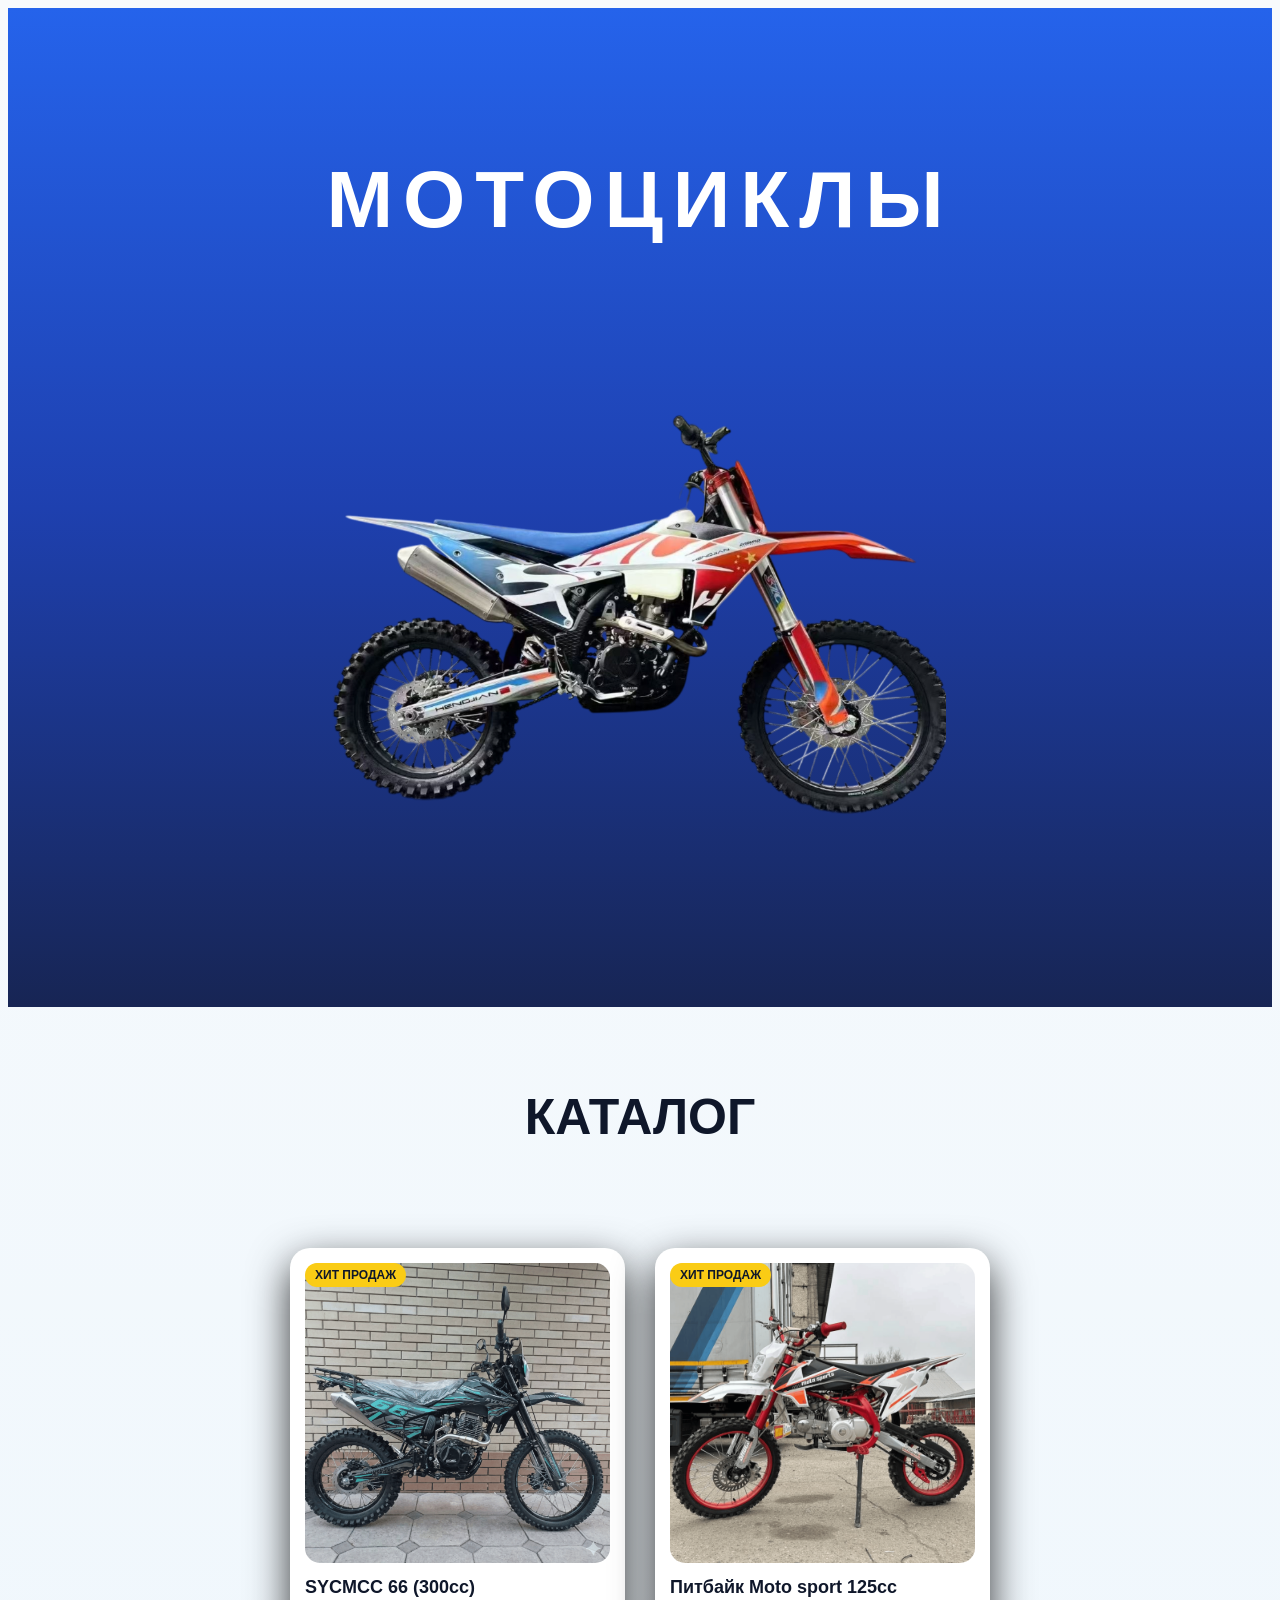
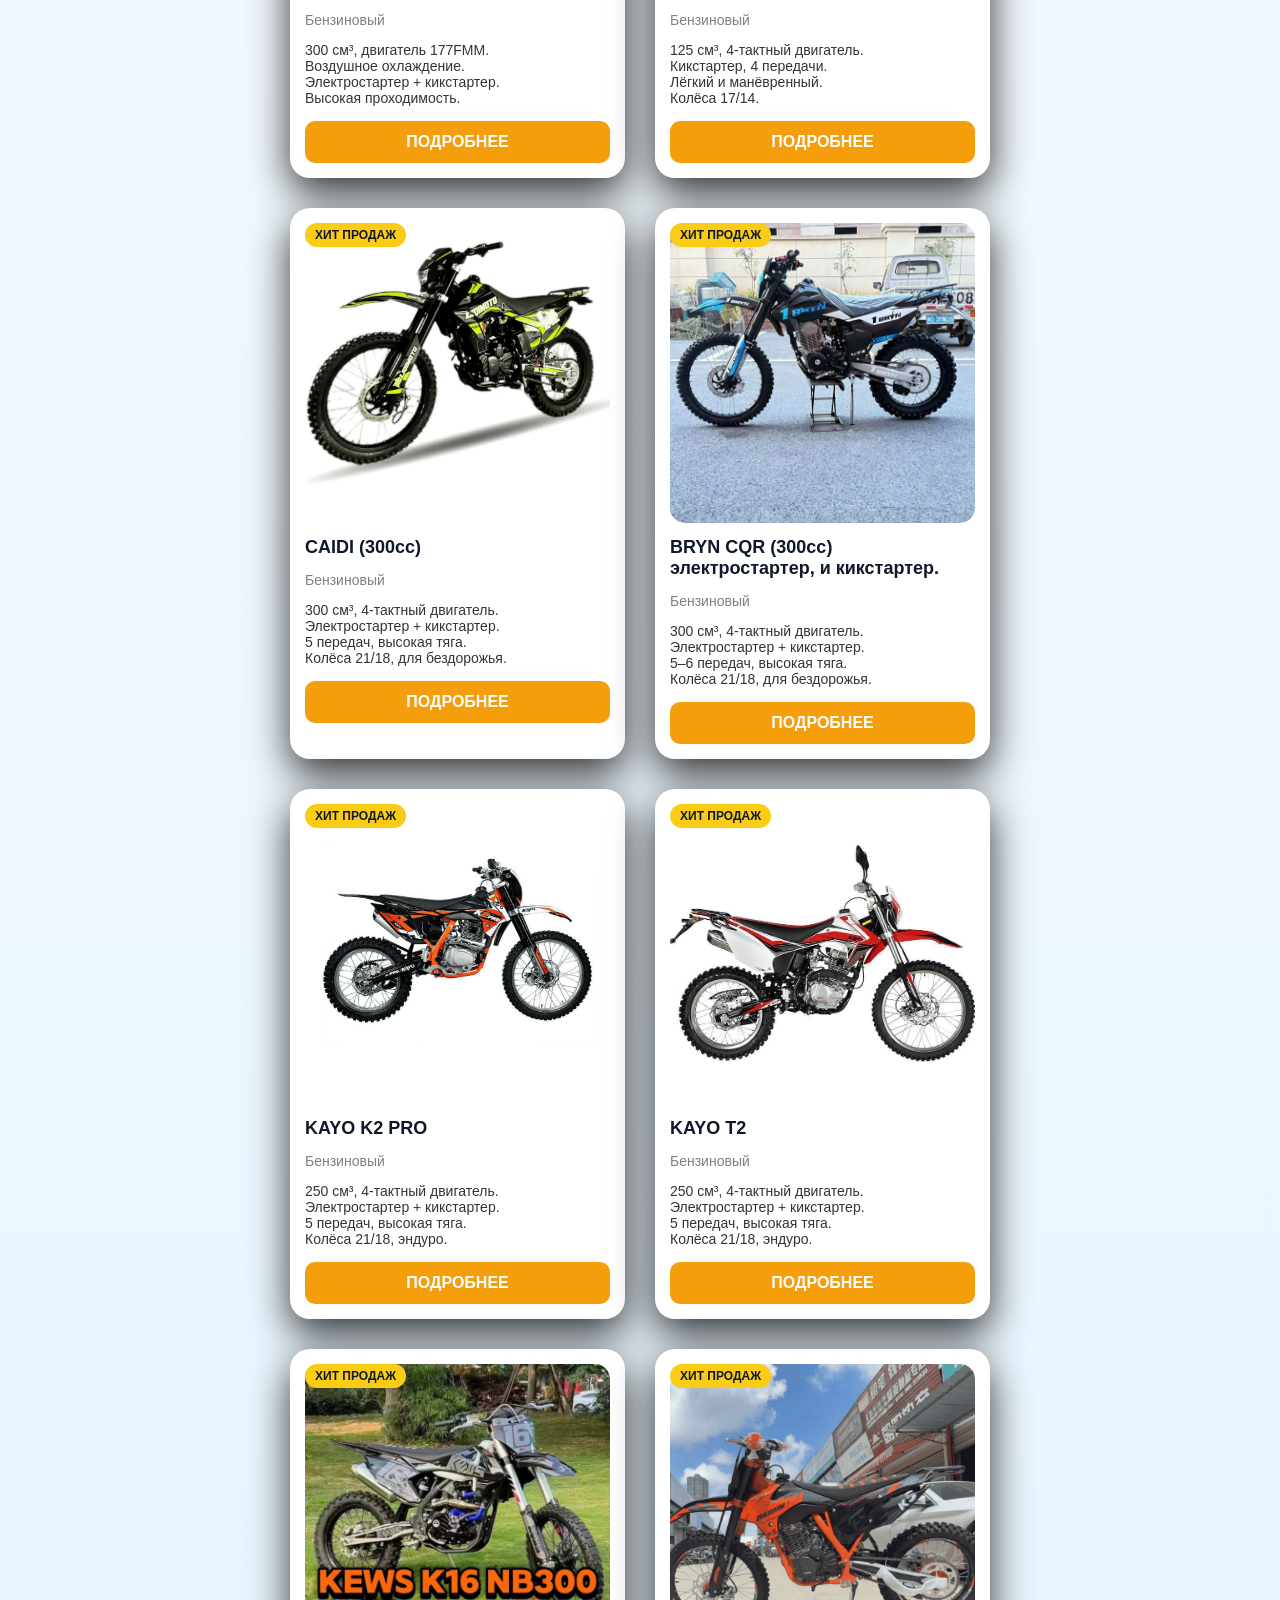
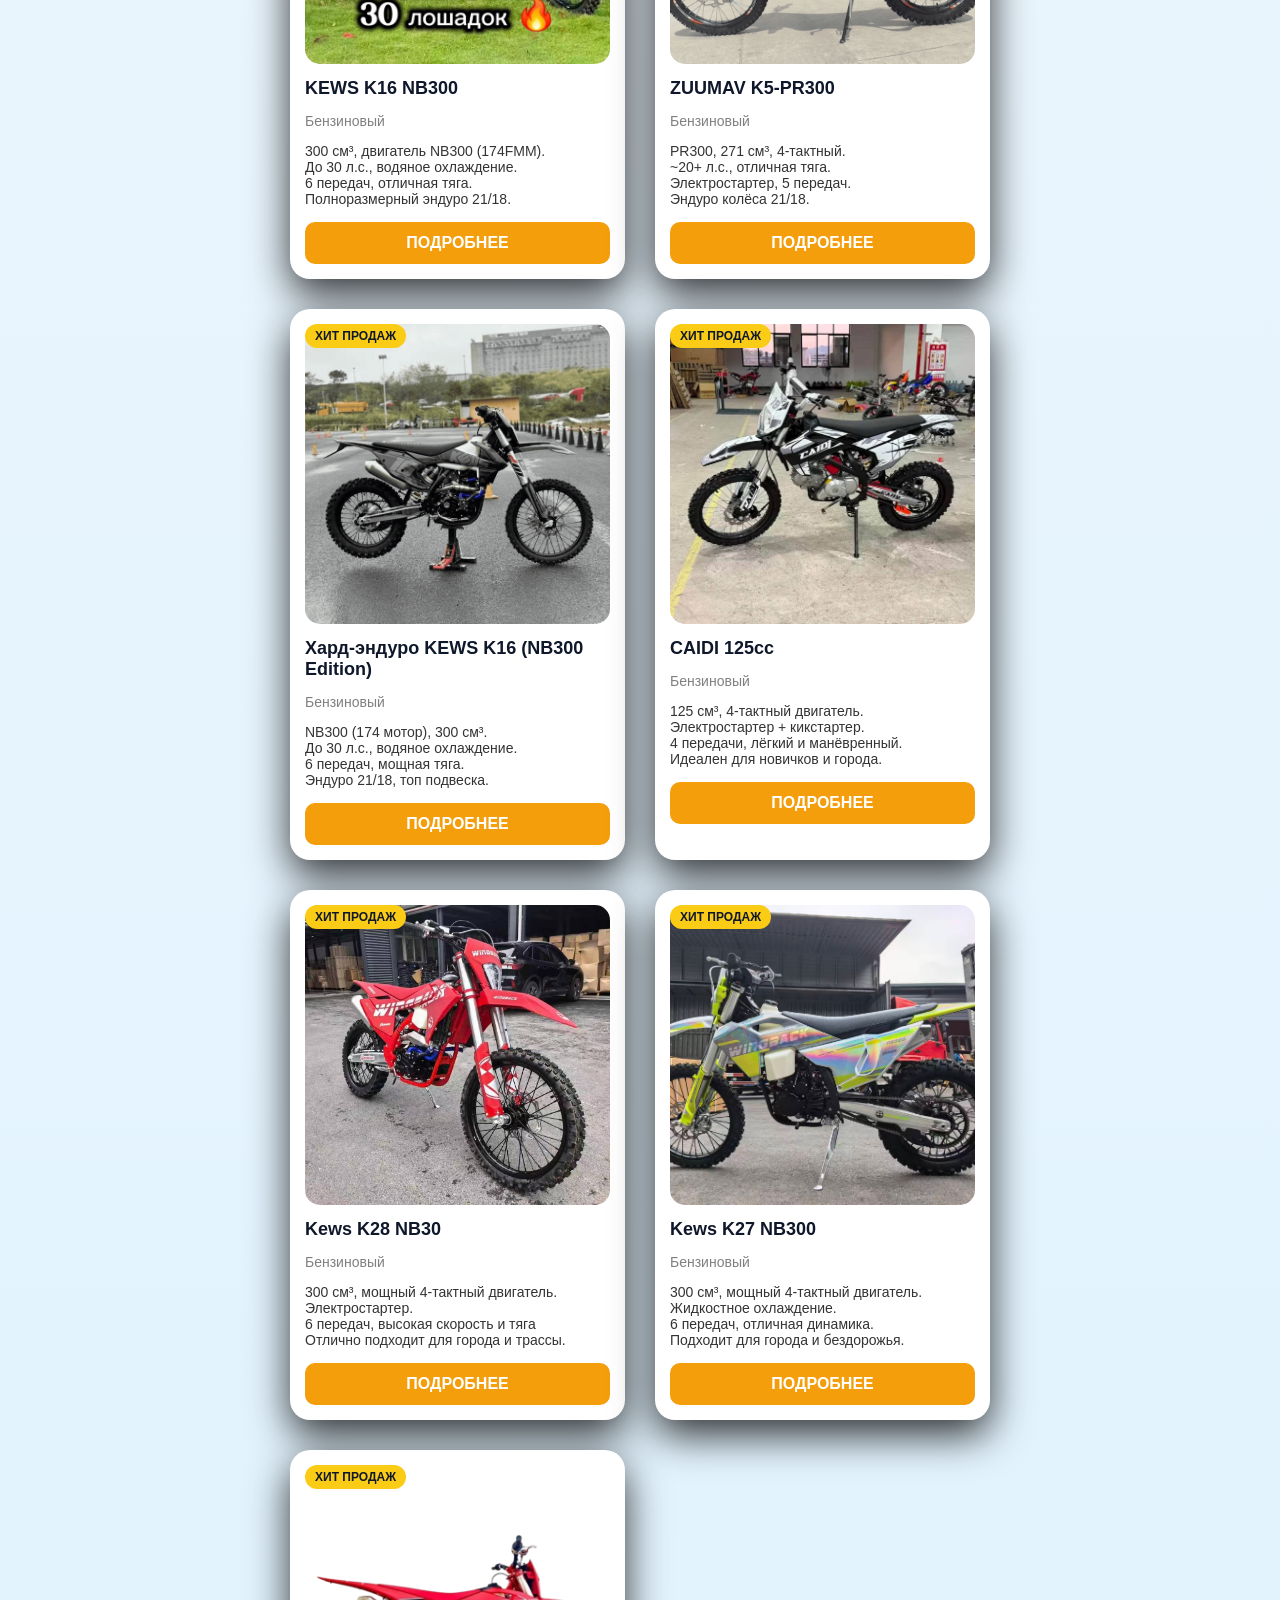
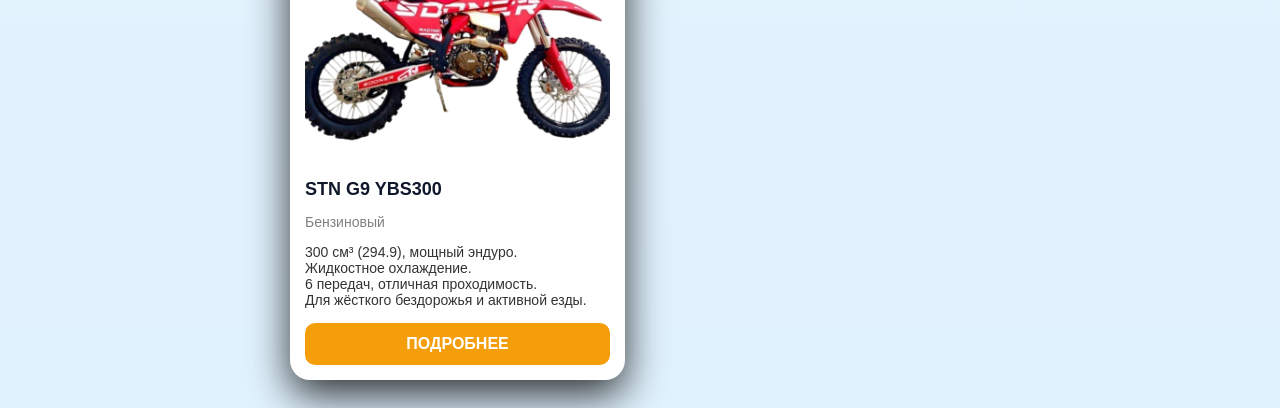
==== commit b3a18ca8: "Update catalog.html" ====
--- a/catalog.html
+++ b/catalog.html
@@ -295,7 +295,7 @@
       <!-- КАРТОЧКА 13-->
       <div class="product-card">
         <div class="badge">ХИТ ПРОДАЖ</div>
-        <img src="images/moto/STN-G9-YBS300.jpg" alt="STN G9 YBS300">
+        <img src="images/moto/STN-G9-YBS300.png" alt="STN G9 YBS300">
 
         <h3>STN G9 YBS300</h3>
         <p class="type">Бензиновый</p>
@@ -309,7 +309,7 @@
 
 
         <a href="#" class="btn open-modal" data-id="p13"
-          data-images="images/moto/STN-G9-YBS300.jpg">
+          data-images="images/moto/STN-G9-YBS300.png">
           ПОДРОБНЕЕ
         </a>
       </div>
@@ -819,7 +819,7 @@
 
 
     <!-- ТОВАР 13 -->
-    <div id="p13" data-title="STN G9 YBS300" data-images="images/moto/STN-G9-YBS300.jpg">
+    <div id="p13" data-title="STN G9 YBS300" data-images="images/moto/STN-G9-YBS300.png">
 
       <div class="text-product">
         <p><b>Технические характеристики:</b></p>
